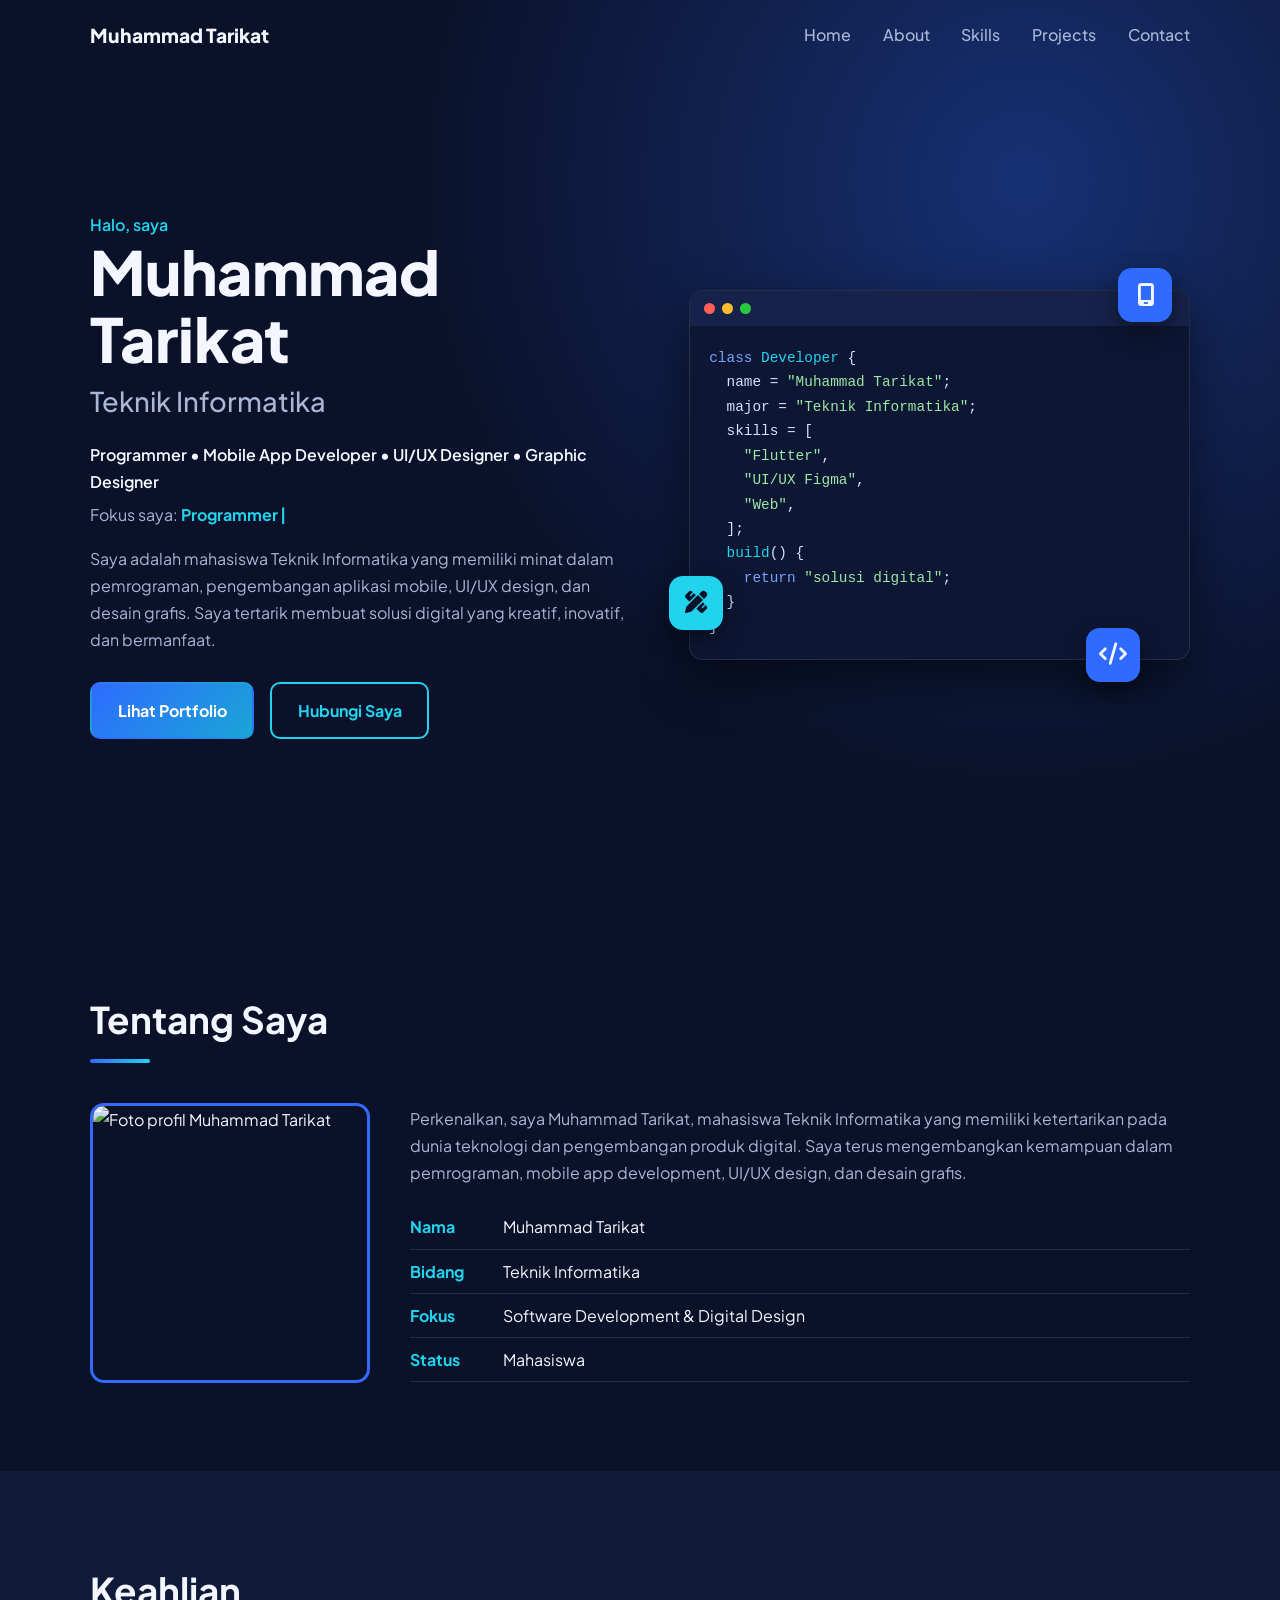
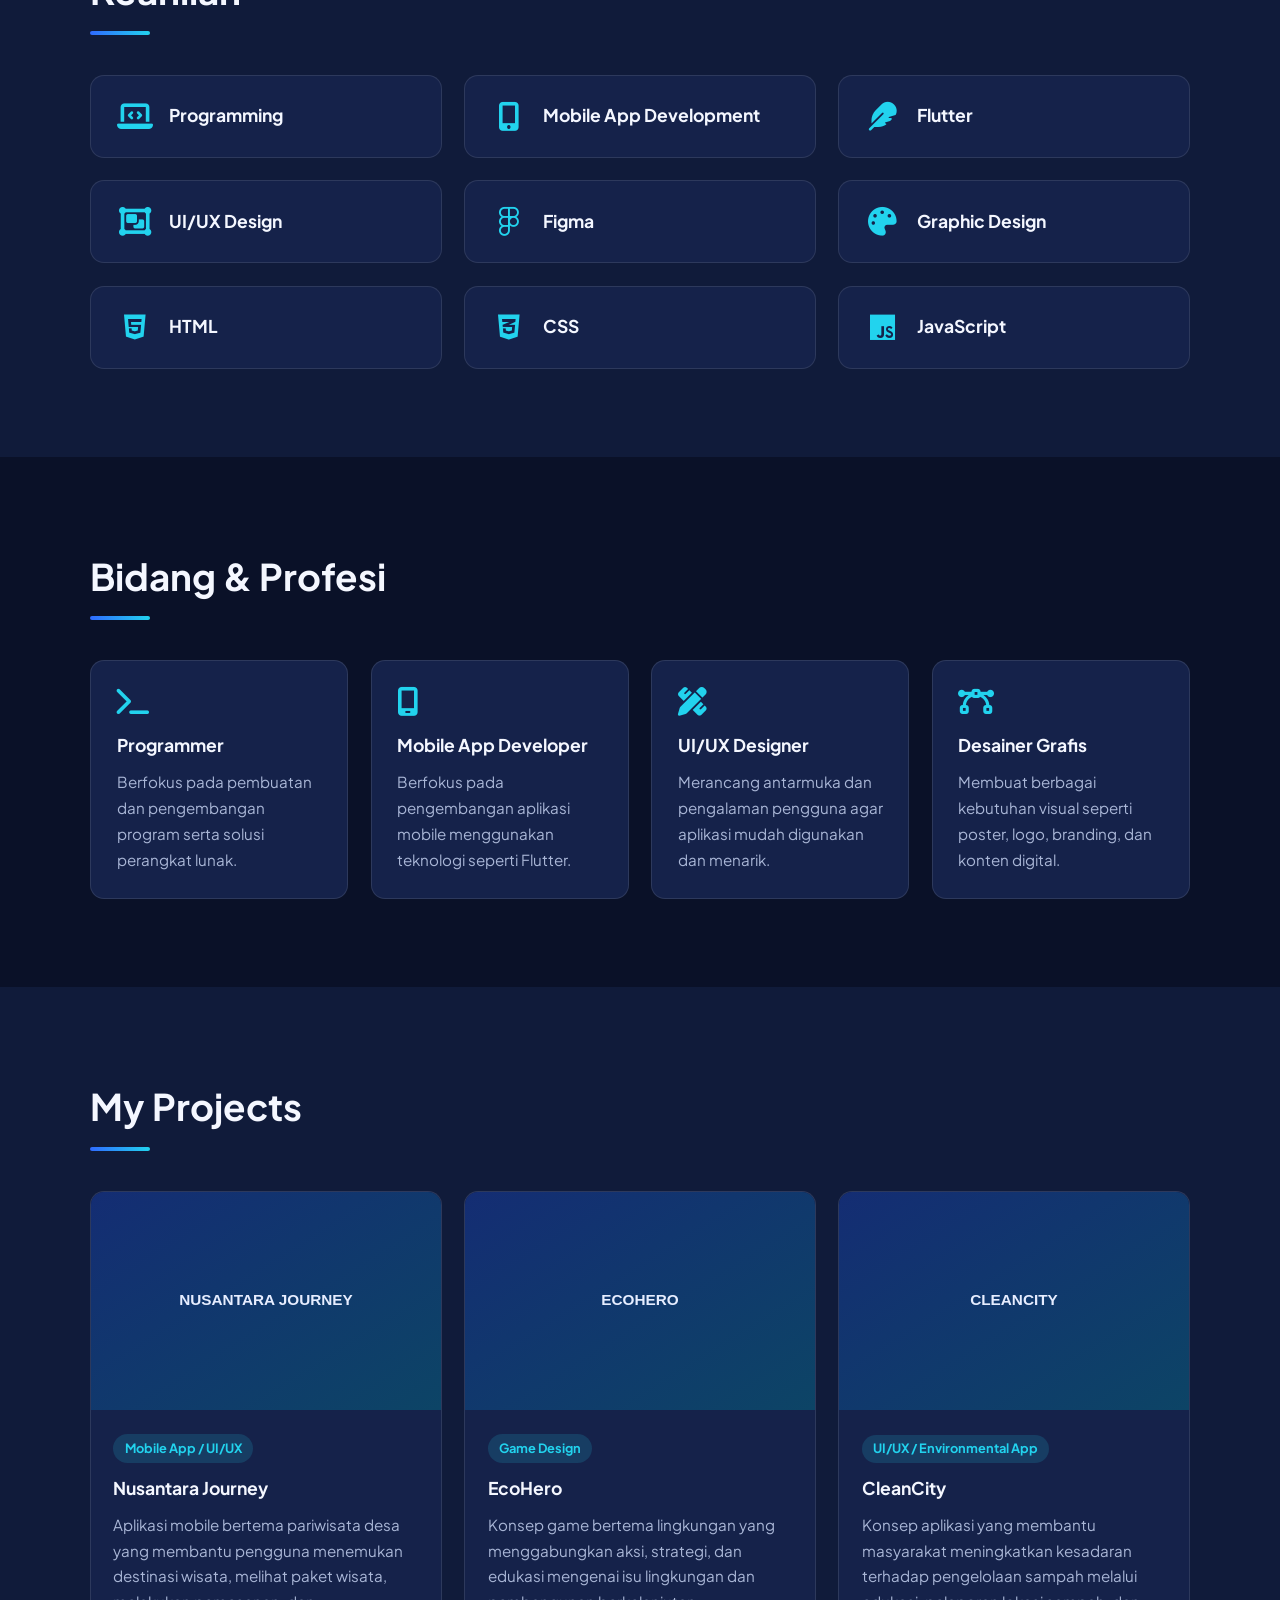
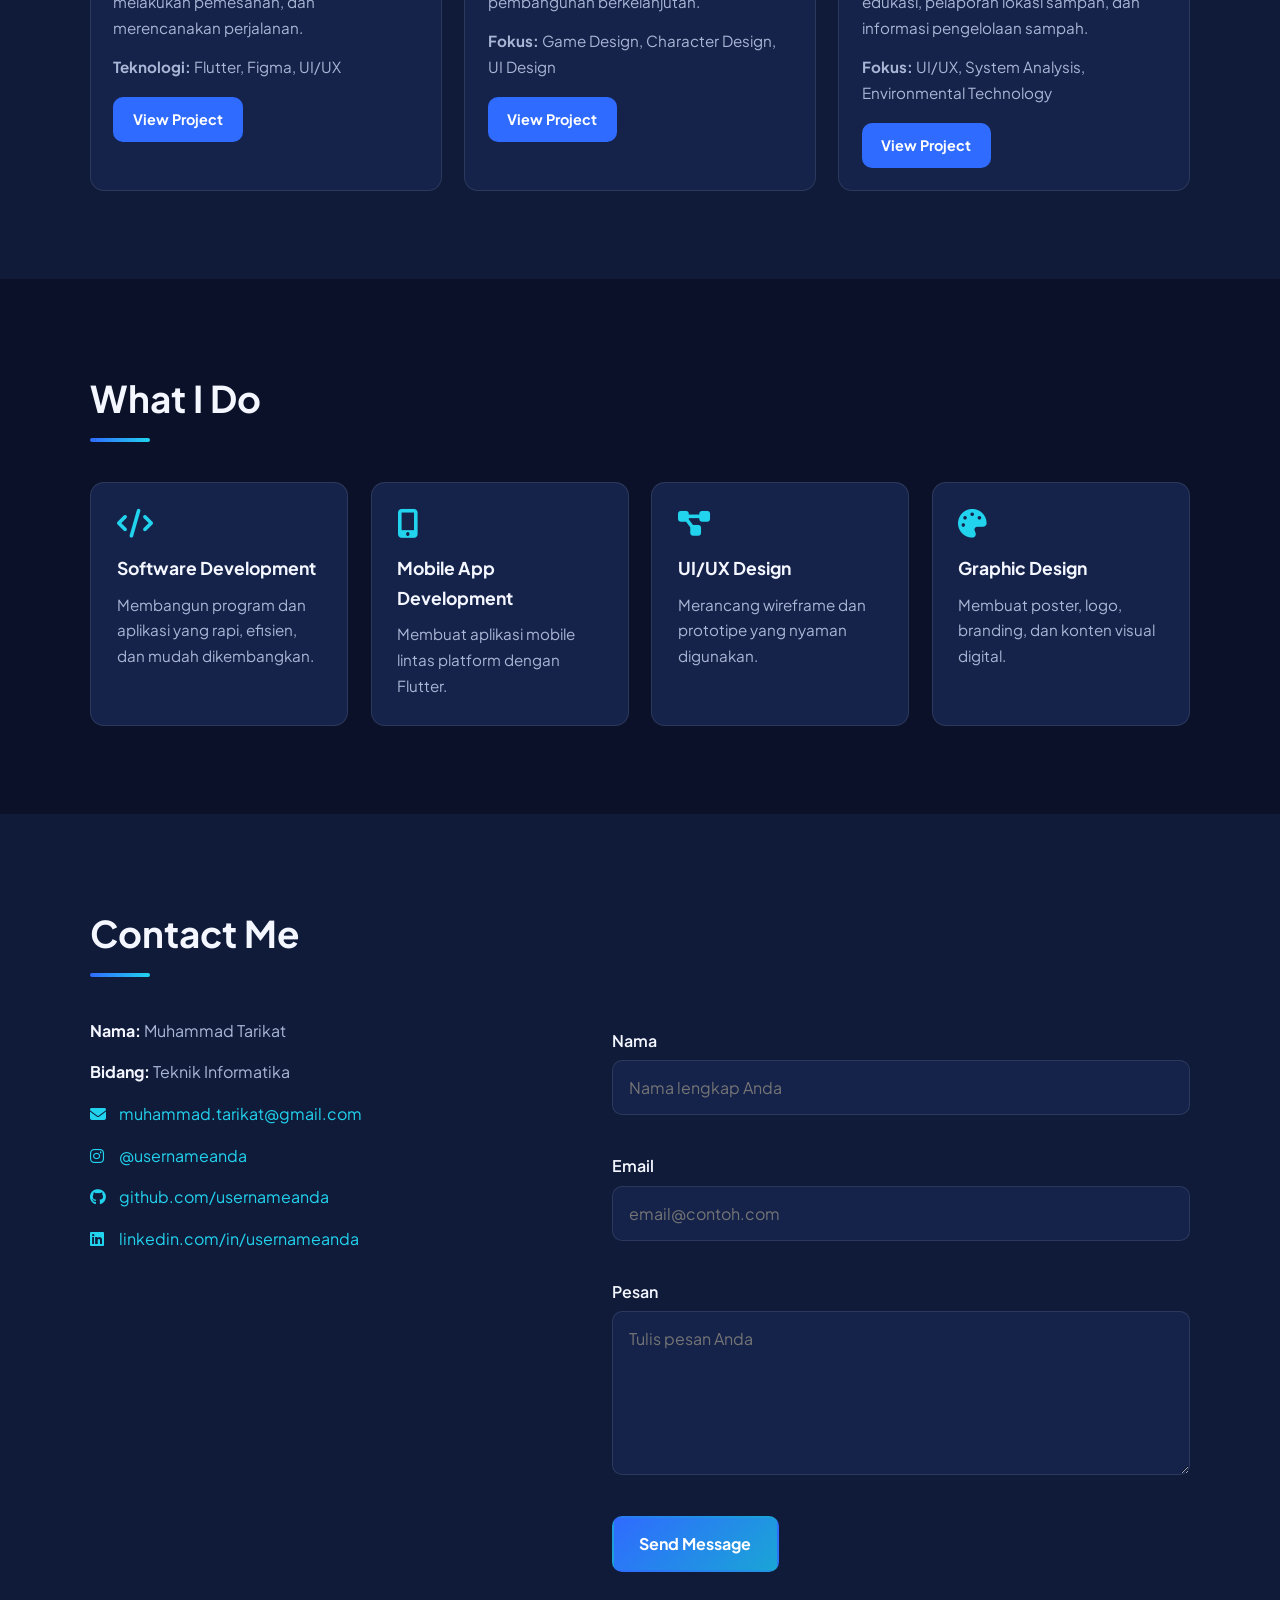
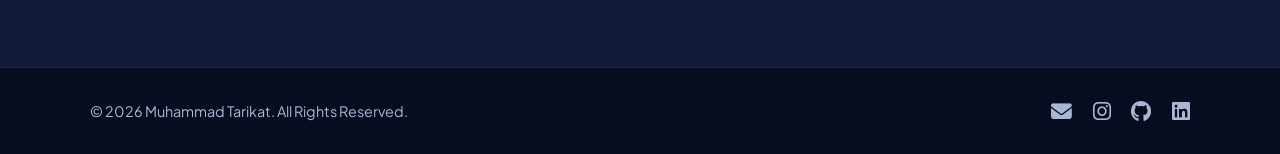
==== index.html @ 15cde10a "Add files via upload" ====
<!DOCTYPE html>
<html lang="id">
<head>
  <meta charset="UTF-8">
  <meta name="viewport" content="width=device-width, initial-scale=1.0">
  <meta name="description" content="Portfolio Muhammad Tarikat, mahasiswa Teknik Informatika.">
  <title>Muhammad Tarikat | Portfolio</title>

  <!-- Font Google (butuh internet). Jika offline, browser memakai font cadangan. -->
  <link rel="preconnect" href="https://fonts.googleapis.com">
  <link href="https://fonts.googleapis.com/css2?family=Plus+Jakarta+Sans:wght@400;500;700;800&display=swap" rel="stylesheet">
  <!-- Icon Font Awesome (CDN, tidak perlu instalasi, butuh internet) -->
  <link rel="stylesheet" href="https://cdnjs.cloudflare.com/ajax/libs/font-awesome/6.5.1/css/all.min.css">
  <link rel="stylesheet" href="css/style.css">
</head>
<body>

  <!-- ============ NAVBAR ============ -->
  <header class="navbar" id="navbar">
    <div class="container nav-inner">
      <a href="#home" class="logo">Muhammad Tarikat</a>
      <button class="menu-btn" id="menuBtn" aria-label="Buka menu" aria-expanded="false">
        <i class="fa-solid fa-bars"></i>
      </button>
      <nav class="nav-links" id="navLinks">
        <a href="#home">Home</a>
        <a href="#about">About</a>
        <a href="#skills">Skills</a>
        <a href="#projects">Projects</a>
        <a href="#contact">Contact</a>
      </nav>
    </div>
  </header>

  <main>
    <!-- ============ HERO / HOME ============ -->
    <section class="hero" id="home">
      <div class="container hero-grid">
        <div class="hero-text">
          <p class="hero-hello">Halo, saya</p>
          <h1>Muhammad Tarikat</h1>
          <h2 class="hero-major">Teknik Informatika</h2>
          <!-- Teks di dalam <span id="typing"> diganti otomatis oleh js/script.js (typing animation) -->
          <p class="hero-roles">Programmer • Mobile App Developer • UI/UX Designer • Graphic Designer</p>
          <p class="hero-typing">Fokus saya: <span id="typing" class="typing"></span></p>
          <p class="hero-desc">Saya adalah mahasiswa Teknik Informatika yang memiliki minat dalam pemrograman, pengembangan aplikasi mobile, UI/UX design, dan desain grafis. Saya tertarik membuat solusi digital yang kreatif, inovatif, dan bermanfaat.</p>
          <div class="hero-buttons">
            <a href="#projects" class="btn btn-primary">Lihat Portfolio</a>
            <a href="#contact" class="btn btn-outline">Hubungi Saya</a>
          </div>
        </div>

        <!-- Visual bertema teknologi: jendela kode + ikon melayang -->
        <div class="hero-visual" aria-hidden="true">
          <div class="code-window">
            <div class="code-bar"><span></span><span></span><span></span></div>
<pre><code><span class="c-k">class</span> <span class="c-f">Developer</span> {
  name = <span class="c-s">"Muhammad Tarikat"</span>;
  major = <span class="c-s">"Teknik Informatika"</span>;
  skills = [
    <span class="c-s">"Flutter"</span>,
    <span class="c-s">"UI/UX Figma"</span>,
    <span class="c-s">"Web"</span>,
  ];
  <span class="c-f">build</span>() {
    <span class="c-k">return</span> <span class="c-s">"solusi digital"</span>;
  }
}</code></pre>
          </div>
          <div class="float-icon f1"><i class="fa-solid fa-mobile-screen"></i></div>
          <div class="float-icon f2"><i class="fa-solid fa-pen-ruler"></i></div>
          <div class="float-icon f3"><i class="fa-solid fa-code"></i></div>
        </div>
      </div>
    </section>

    <!-- ============ ABOUT ============ -->
    <section class="section" id="about">
      <div class="container">
        <h2 class="section-title reveal">Tentang Saya</h2>
        <div class="about-grid reveal">
          <!-- GANTI FOTO PROFIL: ubah src di bawah dengan foto Anda, misalnya assets/images/foto-saya.jpg -->
          <img src="assets/images/foto_tarikat.jpg" alt="Foto profil Muhammad Tarikat" class="about-photo">
          <div>
            <p>Perkenalkan, saya Muhammad Tarikat, mahasiswa Teknik Informatika yang memiliki ketertarikan pada dunia teknologi dan pengembangan produk digital. Saya terus mengembangkan kemampuan dalam pemrograman, mobile app development, UI/UX design, dan desain grafis.</p>
            <ul class="info-list">
              <li><strong>Nama</strong> Muhammad Tarikat</li>
              <li><strong>Bidang</strong> Teknik Informatika</li>
              <li><strong>Fokus</strong> Software Development &amp; Digital Design</li>
              <li><strong>Status</strong> Mahasiswa</li>
            </ul>
          </div>
        </div>
      </div>
    </section>

    <!-- ============ SKILLS ============ -->
    <section class="section alt" id="skills">
      <div class="container">
        <h2 class="section-title reveal">Keahlian</h2>
        <div class="grid grid-3">
          <div class="card skill reveal"><i class="fa-solid fa-laptop-code"></i><h3>Programming</h3></div>
          <div class="card skill reveal"><i class="fa-solid fa-mobile-screen-button"></i><h3>Mobile App Development</h3></div>
          <div class="card skill reveal"><i class="fa-solid fa-feather"></i><h3>Flutter</h3></div>
          <div class="card skill reveal"><i class="fa-solid fa-object-group"></i><h3>UI/UX Design</h3></div>
          <div class="card skill reveal"><i class="fa-brands fa-figma"></i><h3>Figma</h3></div>
          <div class="card skill reveal"><i class="fa-solid fa-palette"></i><h3>Graphic Design</h3></div>
          <div class="card skill reveal"><i class="fa-brands fa-html5"></i><h3>HTML</h3></div>
          <div class="card skill reveal"><i class="fa-brands fa-css3-alt"></i><h3>CSS</h3></div>
          <div class="card skill reveal"><i class="fa-brands fa-js"></i><h3>JavaScript</h3></div>
        </div>
      </div>
    </section>

    <!-- ============ PROFESSION ============ -->
    <section class="section" id="profession">
      <div class="container">
        <h2 class="section-title reveal">Bidang &amp; Profesi</h2>
        <div class="grid grid-4">
          <div class="card reveal"><i class="fa-solid fa-terminal card-icon"></i><h3>Programmer</h3><p>Berfokus pada pembuatan dan pengembangan program serta solusi perangkat lunak.</p></div>
          <div class="card reveal"><i class="fa-solid fa-mobile-screen card-icon"></i><h3>Mobile App Developer</h3><p>Berfokus pada pengembangan aplikasi mobile menggunakan teknologi seperti Flutter.</p></div>
          <div class="card reveal"><i class="fa-solid fa-pen-ruler card-icon"></i><h3>UI/UX Designer</h3><p>Merancang antarmuka dan pengalaman pengguna agar aplikasi mudah digunakan dan menarik.</p></div>
          <div class="card reveal"><i class="fa-solid fa-bezier-curve card-icon"></i><h3>Desainer Grafis</h3><p>Membuat berbagai kebutuhan visual seperti poster, logo, branding, dan konten digital.</p></div>
        </div>
      </div>
    </section>

    <!-- ============ PROJECTS ============ -->
    <section class="section alt" id="projects">
      <div class="container">
        <h2 class="section-title reveal">My Projects</h2>
        <div class="grid grid-3">

          <!-- PROJECT 1. GANTI GAMBAR: ubah src. GANTI LINK: ubah href tombol View Project. -->
          <article class="card project reveal">
            <img src="assets/images/project-nusantara-journey.svg" alt="Thumbnail Nusantara Journey">
            <div class="project-body">
              <span class="tag">Mobile App / UI/UX</span>
              <h3>Nusantara Journey</h3>
              <p>Aplikasi mobile bertema pariwisata desa yang membantu pengguna menemukan destinasi wisata, melihat paket wisata, melakukan pemesanan, dan merencanakan perjalanan.</p>
              <p class="tech"><strong>Teknologi:</strong> Flutter, Figma, UI/UX</p>
              <a href="#" class="btn btn-small">View Project</a>
            </div>
          </article>

          <!-- PROJECT 2 -->
          <article class="card project reveal">
            <img src="assets/images/project-ecohero.svg" alt="Thumbnail EcoHero">
            <div class="project-body">
              <span class="tag">Game Design</span>
              <h3>EcoHero</h3>
              <p>Konsep game bertema lingkungan yang menggabungkan aksi, strategi, dan edukasi mengenai isu lingkungan dan pembangunan berkelanjutan.</p>
              <p class="tech"><strong>Fokus:</strong> Game Design, Character Design, UI Design</p>
              <a href="#" class="btn btn-small">View Project</a>
            </div>
          </article>

          <!-- PROJECT 3 -->
          <article class="card project reveal">
            <img src="assets/images/project-cleancity.svg" alt="Thumbnail CleanCity">
            <div class="project-body">
              <span class="tag">UI/UX / Environmental App</span>
              <h3>CleanCity</h3>
              <p>Konsep aplikasi yang membantu masyarakat meningkatkan kesadaran terhadap pengelolaan sampah melalui edukasi, pelaporan lokasi sampah, dan informasi pengelolaan sampah.</p>
              <p class="tech"><strong>Fokus:</strong> UI/UX, System Analysis, Environmental Technology</p>
              <a href="#" class="btn btn-small">View Project</a>
            </div>
          </article>

          <!-- Untuk menambah project baru: salin satu blok <article> di atas lalu ubah isinya. -->
        </div>
      </div>
    </section>

    <!-- ============ SERVICES ============ -->
    <section class="section" id="services">
      <div class="container">
        <h2 class="section-title reveal">What I Do</h2>
        <div class="grid grid-4">
          <div class="card reveal"><i class="fa-solid fa-code card-icon"></i><h3>Software Development</h3><p>Membangun program dan aplikasi yang rapi, efisien, dan mudah dikembangkan.</p></div>
          <div class="card reveal"><i class="fa-solid fa-mobile-screen-button card-icon"></i><h3>Mobile App Development</h3><p>Membuat aplikasi mobile lintas platform dengan Flutter.</p></div>
          <div class="card reveal"><i class="fa-solid fa-diagram-project card-icon"></i><h3>UI/UX Design</h3><p>Merancang wireframe dan prototipe yang nyaman digunakan.</p></div>
          <div class="card reveal"><i class="fa-solid fa-palette card-icon"></i><h3>Graphic Design</h3><p>Membuat poster, logo, branding, dan konten visual digital.</p></div>
        </div>
      </div>
    </section>

    <!-- ============ CONTACT ============ -->
    <section class="section alt" id="contact">
      <div class="container">
        <h2 class="section-title reveal">Contact Me</h2>
        <div class="contact-grid reveal">
          <div class="contact-info">
            <p><strong>Nama:</strong> Muhammad Tarikat</p>
            <p><strong>Bidang:</strong> Teknik Informatika</p>
            <!-- GANTI email dan link social media di bawah dengan milik Anda -->
            <p><i class="fa-solid fa-envelope"></i> <a href="mailto:muhammad.tarikat@gmail.com">muhammad.tarikat@gmail.com</a></p>
            <p><i class="fa-brands fa-instagram"></i> <a href="https://instagram.com/usernameanda" target="_blank" rel="noopener">@usernameanda</a></p>
            <p><i class="fa-brands fa-github"></i> <a href="https://github.com/usernameanda" target="_blank" rel="noopener">github.com/usernameanda</a></p>
            <p><i class="fa-brands fa-linkedin"></i> <a href="https://linkedin.com/in/usernameanda" target="_blank" rel="noopener">linkedin.com/in/usernameanda</a></p>
          </div>

          <!-- Form ini hanya divalidasi di browser (belum mengirim email) -->
          <form class="contact-form" id="contactForm" novalidate>
            <label for="name">Nama</label>
            <input type="text" id="name" placeholder="Nama lengkap Anda">
            <small class="error" id="nameError"></small>

            <label for="email">Email</label>
            <input type="email" id="email" placeholder="email@contoh.com">
            <small class="error" id="emailError"></small>

            <label for="message">Pesan</label>
            <textarea id="message" rows="5" placeholder="Tulis pesan Anda"></textarea>
            <small class="error" id="messageError"></small>

            <button type="submit" class="btn btn-primary">Send Message</button>
            <p class="form-status" id="formStatus" role="status"></p>
          </form>
        </div>
      </div>
    </section>
  </main>

  <!-- ============ FOOTER ============ -->
  <footer class="footer">
    <div class="container footer-inner">
      <p>&copy; 2026 Muhammad Tarikat. All Rights Reserved.</p>
      <div class="socials">
        <a href="mailto:muhammad.tarikat@gmail.com" aria-label="Email"><i class="fa-solid fa-envelope"></i></a>
        <a href="https://instagram.com/usernameanda" target="_blank" rel="noopener" aria-label="Instagram"><i class="fa-brands fa-instagram"></i></a>
        <a href="https://github.com/usernameanda" target="_blank" rel="noopener" aria-label="GitHub"><i class="fa-brands fa-github"></i></a>
        <a href="https://linkedin.com/in/usernameanda" target="_blank" rel="noopener" aria-label="LinkedIn"><i class="fa-brands fa-linkedin"></i></a>
      </div>
    </div>
  </footer>

  <script src="js/script.js"></script>
</body>
</html>
---- css/style.css ----
/* ===== WARNA: ubah di sini untuk mengganti tema seluruh website ===== */
:root {
  --navy: #0a1128;        /* latar utama */
  --navy-2: #101b3a;      /* latar section selang-seling */
  --card: #15224a;        /* latar kartu */
  --blue: #2f6bff;        /* biru utama */
  --cyan: #22d3ee;        /* aksen cyan */
  --white: #f4f7ff;
  --muted: #a9b6d6;
  --line: rgba(255, 255, 255, 0.1);
  --radius: 14px;
}

/* ===== DASAR ===== */
* { box-sizing: border-box; margin: 0; padding: 0; }
html { scroll-behavior: smooth; scroll-padding-top: 80px; }
body {
  font-family: "Plus Jakarta Sans", "Segoe UI", Arial, sans-serif;
  background: var(--navy);
  color: var(--white);
  line-height: 1.7;
}
img { max-width: 100%; display: block; }
a { color: var(--cyan); text-decoration: none; }
a:focus-visible, button:focus-visible, input:focus-visible, textarea:focus-visible {
  outline: 3px solid var(--cyan); outline-offset: 3px;
}
.container { width: min(1100px, 92%); margin: 0 auto; }

/* ===== NAVBAR ===== */
.navbar { position: fixed; top: 0; left: 0; right: 0; z-index: 100; transition: background .3s, box-shadow .3s; }
.navbar.scrolled { background: rgba(10, 17, 40, 0.92); backdrop-filter: blur(8px); box-shadow: 0 2px 20px rgba(0,0,0,.4); }
.nav-inner { display: flex; align-items: center; justify-content: space-between; height: 70px; }
.logo { color: var(--white); font-weight: 800; font-size: 1.2rem; }
.nav-links a { color: var(--muted); margin-left: 1.8rem; font-weight: 500; transition: color .2s; }
.nav-links a:hover { color: var(--cyan); }
.menu-btn { display: none; background: none; border: 0; color: var(--white); font-size: 1.5rem; cursor: pointer; }

/* ===== HERO ===== */
.hero {
  min-height: 100vh; display: flex; align-items: center; padding: 110px 0 60px;
  background: radial-gradient(circle at 80% 20%, rgba(47,107,255,.35), transparent 50%), var(--navy);
}
.hero-grid { display: grid; grid-template-columns: 1.1fr 1fr; gap: 3rem; align-items: center; }
.hero-hello { color: var(--cyan); font-weight: 600; }
.hero h1 { font-size: clamp(2.3rem, 6vw, 3.8rem); line-height: 1.1; font-weight: 800; }
.hero-major { font-size: clamp(1.2rem, 3vw, 1.7rem); color: var(--muted); font-weight: 500; margin: .4rem 0 1rem; }
.hero-roles { font-weight: 600; margin-bottom: .4rem; }
.hero-typing { color: var(--muted); margin-bottom: 1rem; }
.typing { color: var(--cyan); font-weight: 700; }
.typing::after { content: "|"; margin-left: 2px; animation: blink 1s steps(1) infinite; }
@keyframes blink { 50% { opacity: 0; } }
.hero-desc { color: var(--muted); max-width: 34rem; margin-bottom: 1.8rem; }
.hero-buttons { display: flex; gap: 1rem; flex-wrap: wrap; }

/* ===== TOMBOL ===== */
.btn {
  display: inline-block; padding: .8rem 1.6rem; border-radius: 10px; border: 2px solid transparent;
  font: inherit; font-weight: 700; cursor: pointer; transition: transform .2s, box-shadow .2s, background .2s;
}
.btn:hover { transform: translateY(-3px); }
.btn-primary { background: linear-gradient(135deg, var(--blue), #1aa5d6); color: #fff; }
.btn-primary:hover { box-shadow: 0 8px 22px rgba(47,107,255,.5); }
.btn-outline { border-color: var(--cyan); color: var(--cyan); }
.btn-outline:hover { background: var(--cyan); color: var(--navy); }
.btn-small { padding: .5rem 1.1rem; background: var(--blue); color: #fff; font-size: .9rem; }
.btn-small:hover { background: var(--cyan); color: var(--navy); }

/* ===== VISUAL HERO ===== */
.hero-visual { position: relative; }
.code-window { background: #0d1633; border: 1px solid var(--line); border-radius: var(--radius); box-shadow: 0 20px 50px rgba(0,0,0,.5); overflow: hidden; }
.code-bar { display: flex; gap: 7px; padding: 12px 14px; background: #16224a; }
.code-bar span { width: 11px; height: 11px; border-radius: 50%; background: #ff5f57; }
.code-bar span:nth-child(2) { background: #febc2e; }
.code-bar span:nth-child(3) { background: #28c840; }
.code-window pre { padding: 1.2rem; font: 500 .9rem/1.7 Consolas, "Courier New", monospace; overflow-x: auto; color: #d6e2ff; }
.c-k { color: #7aa2ff; } .c-f { color: var(--cyan); } .c-s { color: #9be7a5; }
.float-icon { position: absolute; width: 54px; height: 54px; display: grid; place-items: center; border-radius: 14px; background: var(--blue); font-size: 1.4rem; box-shadow: 0 10px 25px rgba(0,0,0,.4); animation: float 4s ease-in-out infinite; }
.f1 { top: -22px; right: 18px; }
.f2 { bottom: 30px; left: -20px; background: var(--cyan); color: var(--navy); animation-delay: 1s; }
.f3 { bottom: -22px; right: 50px; animation-delay: 2s; }
@keyframes float { 50% { transform: translateY(-10px); } }

/* ===== SECTION UMUM ===== */
.section { padding: 5.5rem 0; }
.section.alt { background: var(--navy-2); }
.section-title { font-size: clamp(1.7rem, 4vw, 2.3rem); margin-bottom: 2.5rem; position: relative; padding-bottom: .8rem; }
.section-title::after { content: ""; position: absolute; left: 0; bottom: 0; width: 60px; height: 4px; border-radius: 4px; background: linear-gradient(90deg, var(--blue), var(--cyan)); }

/* ===== ABOUT ===== */
.about-grid { display: grid; grid-template-columns: 280px 1fr; gap: 2.5rem; align-items: center; }
.about-photo { width: 100%; aspect-ratio: 1; object-fit: cover; border-radius: var(--radius); border: 3px solid var(--blue); }
.about-grid p { color: var(--muted); margin-bottom: 1.2rem; }
.info-list { list-style: none; }
.info-list li { padding: .5rem 0; border-bottom: 1px solid var(--line); }
.info-list strong { display: inline-block; width: 90px; color: var(--cyan); }

/* ===== GRID & KARTU ===== */
.grid { display: grid; gap: 1.4rem; }
.grid-3 { grid-template-columns: repeat(3, 1fr); }
.grid-4 { grid-template-columns: repeat(4, 1fr); }
.card { background: var(--card); border: 1px solid var(--line); border-radius: var(--radius); padding: 1.6rem; transition: transform .25s, box-shadow .25s, border-color .25s; }
.card:hover { transform: translateY(-6px); border-color: var(--cyan); box-shadow: 0 14px 30px rgba(0,0,0,.35); }
.card h3 { margin-bottom: .5rem; font-size: 1.1rem; }
.card p { color: var(--muted); font-size: .95rem; }
.card-icon { font-size: 1.8rem; color: var(--cyan); margin-bottom: 1rem; }
.skill { display: flex; align-items: center; gap: 1rem; }
.skill i { font-size: 1.8rem; color: var(--cyan); width: 36px; text-align: center; }
.skill h3 { margin: 0; }

/* ===== PROJECT ===== */
.project { padding: 0; overflow: hidden; }
.project img { width: 100%; aspect-ratio: 16 / 10; object-fit: cover; }
.project-body { padding: 1.4rem; }
.tag { display: inline-block; background: rgba(34,211,238,.15); color: var(--cyan); font-size: .8rem; font-weight: 700; padding: .2rem .7rem; border-radius: 999px; margin-bottom: .7rem; }
.tech { margin: .8rem 0 1.1rem; font-size: .9rem; }

/* ===== CONTACT ===== */
.contact-grid { display: grid; grid-template-columns: 1fr 1.2fr; gap: 2.5rem; }
.contact-info p { margin-bottom: .9rem; color: var(--muted); }
.contact-info strong { color: var(--white); }
.contact-info i { color: var(--cyan); width: 26px; }
.contact-form { display: flex; flex-direction: column; gap: .4rem; }
.contact-form label { font-weight: 600; margin-top: .6rem; }
.contact-form input, .contact-form textarea { width: 100%; padding: .8rem 1rem; border-radius: 10px; border: 1px solid var(--line); background: var(--card); color: var(--white); font: inherit; }
.contact-form input.invalid, .contact-form textarea.invalid { border-color: #ff6b6b; }
.error { color: #ff8a8a; min-height: 1.1em; font-size: .85rem; }
.contact-form .btn { align-self: flex-start; margin-top: .8rem; }
.form-status { color: #7ee2a0; font-weight: 600; }

/* ===== FOOTER ===== */
.footer { background: #070d1f; padding: 1.6rem 0; border-top: 1px solid var(--line); }
.footer-inner { display: flex; justify-content: space-between; align-items: center; flex-wrap: wrap; gap: 1rem; }
.footer p { color: var(--muted); font-size: .9rem; }
.socials a { color: var(--muted); font-size: 1.3rem; margin-left: 1.1rem; transition: color .2s, transform .2s; display: inline-block; }
.socials a:hover { color: var(--cyan); transform: translateY(-3px); }

/* ===== ANIMASI MUNCUL SAAT SCROLL ===== */
.reveal { opacity: 0; transform: translateY(28px); transition: opacity .7s, transform .7s; }
.reveal.show { opacity: 1; transform: none; }

/* ===== RESPONSIVE ===== */
@media (max-width: 992px) {
  .grid-4 { grid-template-columns: repeat(2, 1fr); }
  .grid-3 { grid-template-columns: repeat(2, 1fr); }
}
@media (max-width: 768px) {
  .menu-btn { display: block; }
  .nav-links { position: absolute; top: 70px; left: 0; right: 0; display: none; flex-direction: column; background: rgba(10,17,40,.98); padding: 1rem 0; }
  .nav-links.open { display: flex; }
  .nav-links a { margin: 0; padding: .9rem 1.5rem; }
  .navbar.menu-open { background: rgba(10,17,40,.98); }
  .hero-grid, .about-grid, .contact-grid { grid-template-columns: 1fr; }
  .hero { padding-top: 100px; }
  .about-photo { max-width: 240px; }
  .section { padding: 4rem 0; }
}
@media (max-width: 560px) {
  .grid-3, .grid-4 { grid-template-columns: 1fr; }
  .float-icon { display: none; }
  .footer-inner { justify-content: center; text-align: center; }
  .socials a { margin: 0 .6rem; }
}
@media (prefers-reduced-motion: reduce) {
  html { scroll-behavior: auto; }
  *, *::after { animation: none !important; transition: none !important; }
  .reveal { opacity: 1; transform: none; }
}
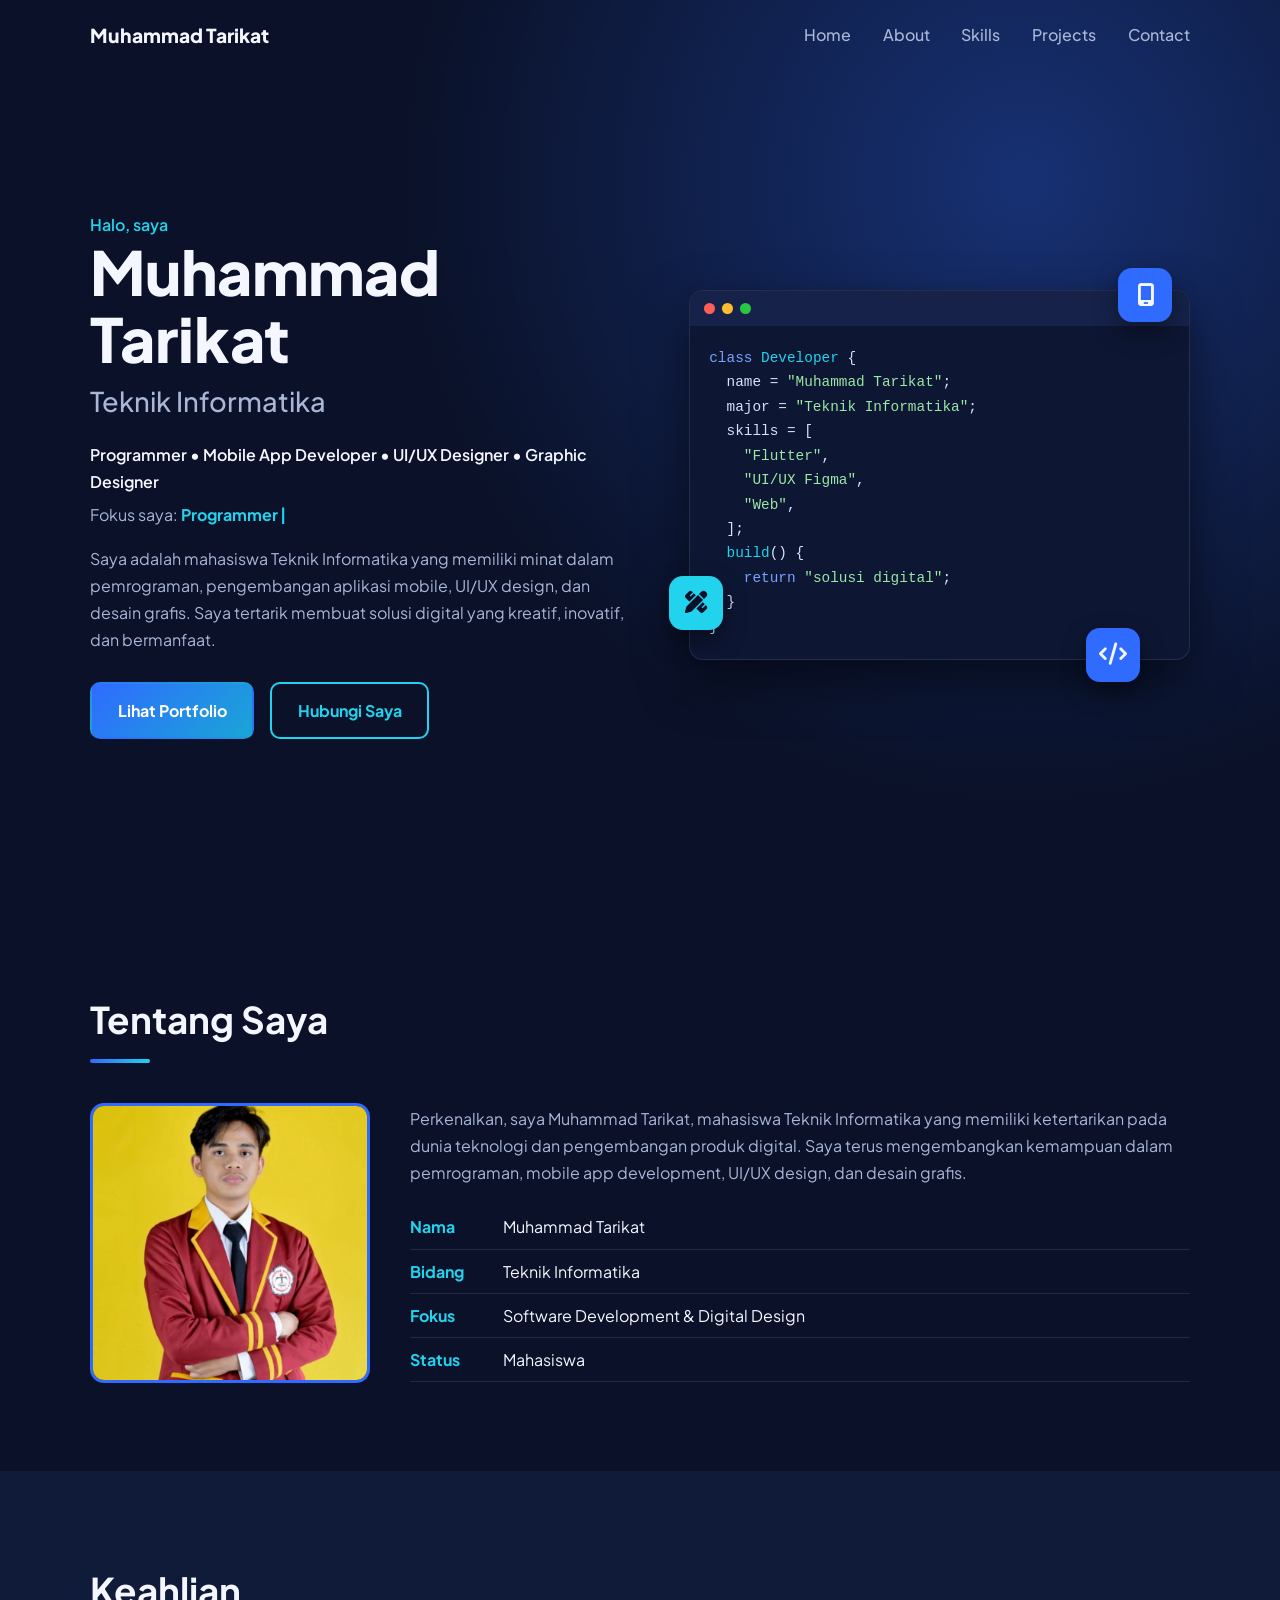
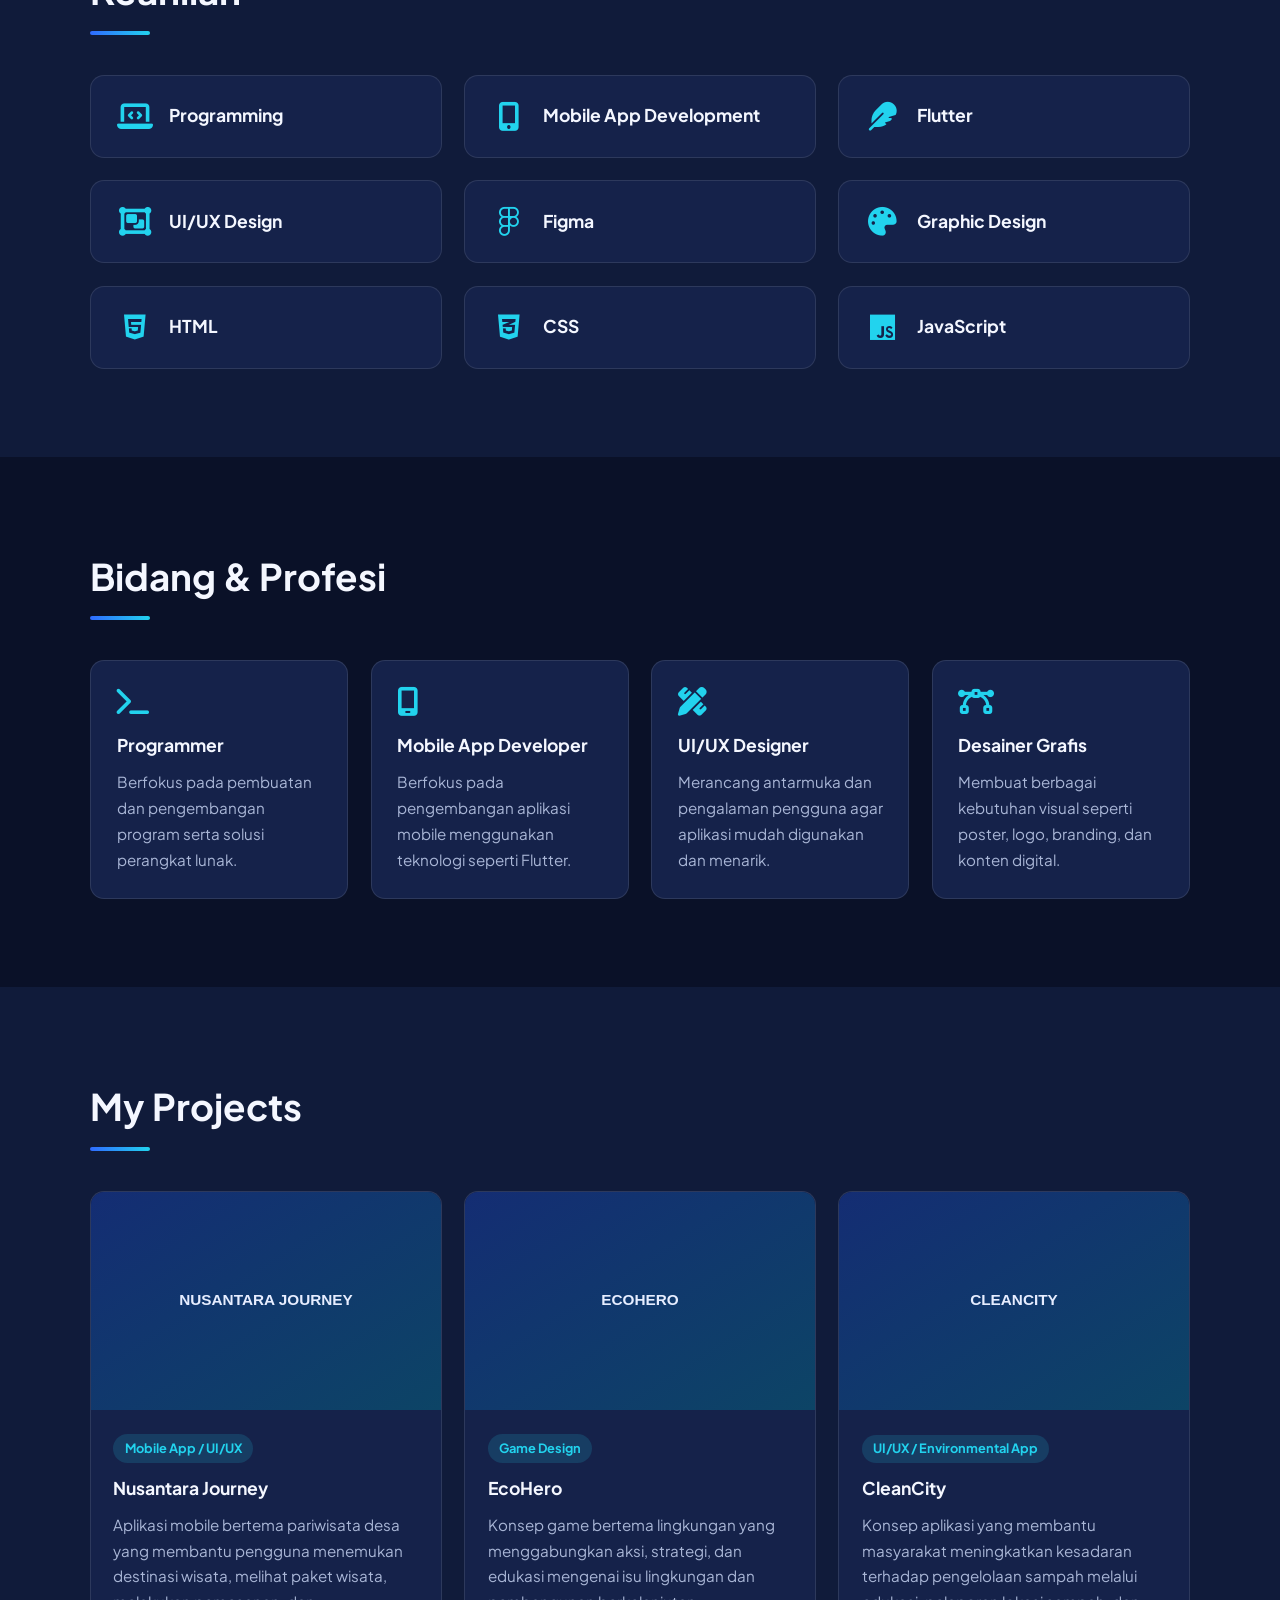
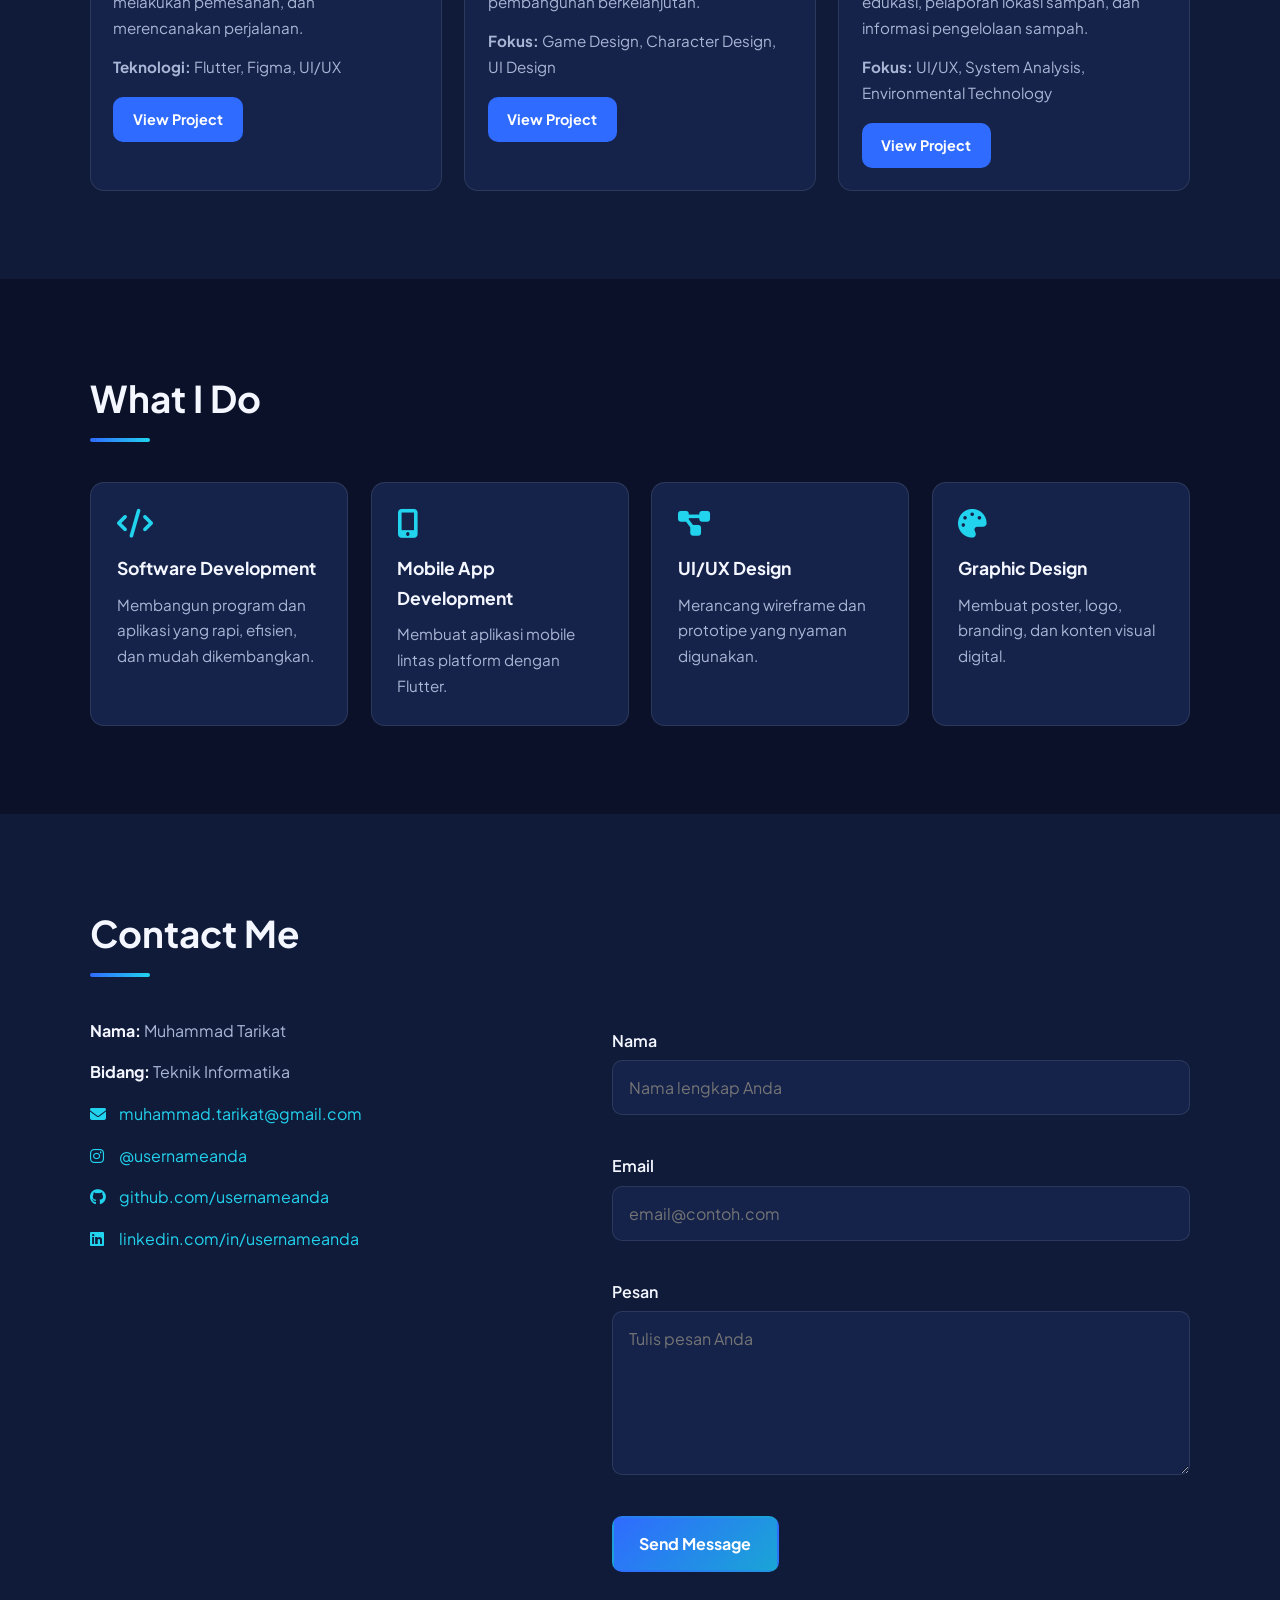
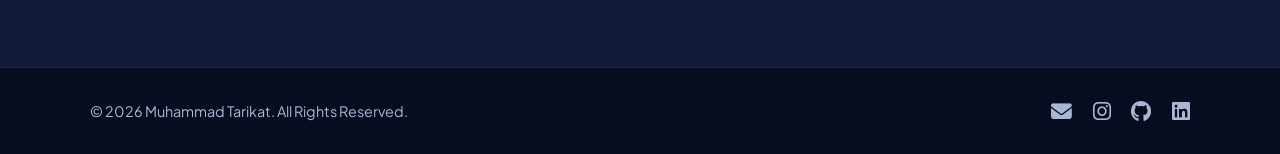
==== commit 015a9b1b: "Add files via upload" ====
--- a/index.html
+++ b/index.html
@@ -80,7 +80,7 @@
         <h2 class="section-title reveal">Tentang Saya</h2>
         <div class="about-grid reveal">
           <!-- GANTI FOTO PROFIL: ubah src di bawah dengan foto Anda, misalnya assets/images/foto-saya.jpg -->
-          <img src="assets/images/foto_tarikat.jpg" alt="Foto profil Muhammad Tarikat" class="about-photo">
+          <img src="assets/images/Foto_tarikat.jpg" alt="Foto profil Muhammad Tarikat" class="about-photo">
           <div>
             <p>Perkenalkan, saya Muhammad Tarikat, mahasiswa Teknik Informatika yang memiliki ketertarikan pada dunia teknologi dan pengembangan produk digital. Saya terus mengembangkan kemampuan dalam pemrograman, mobile app development, UI/UX design, dan desain grafis.</p>
             <ul class="info-list">
@@ -237,4 +237,4 @@
 
   <script src="js/script.js"></script>
 </body>
-</html>
+</html>
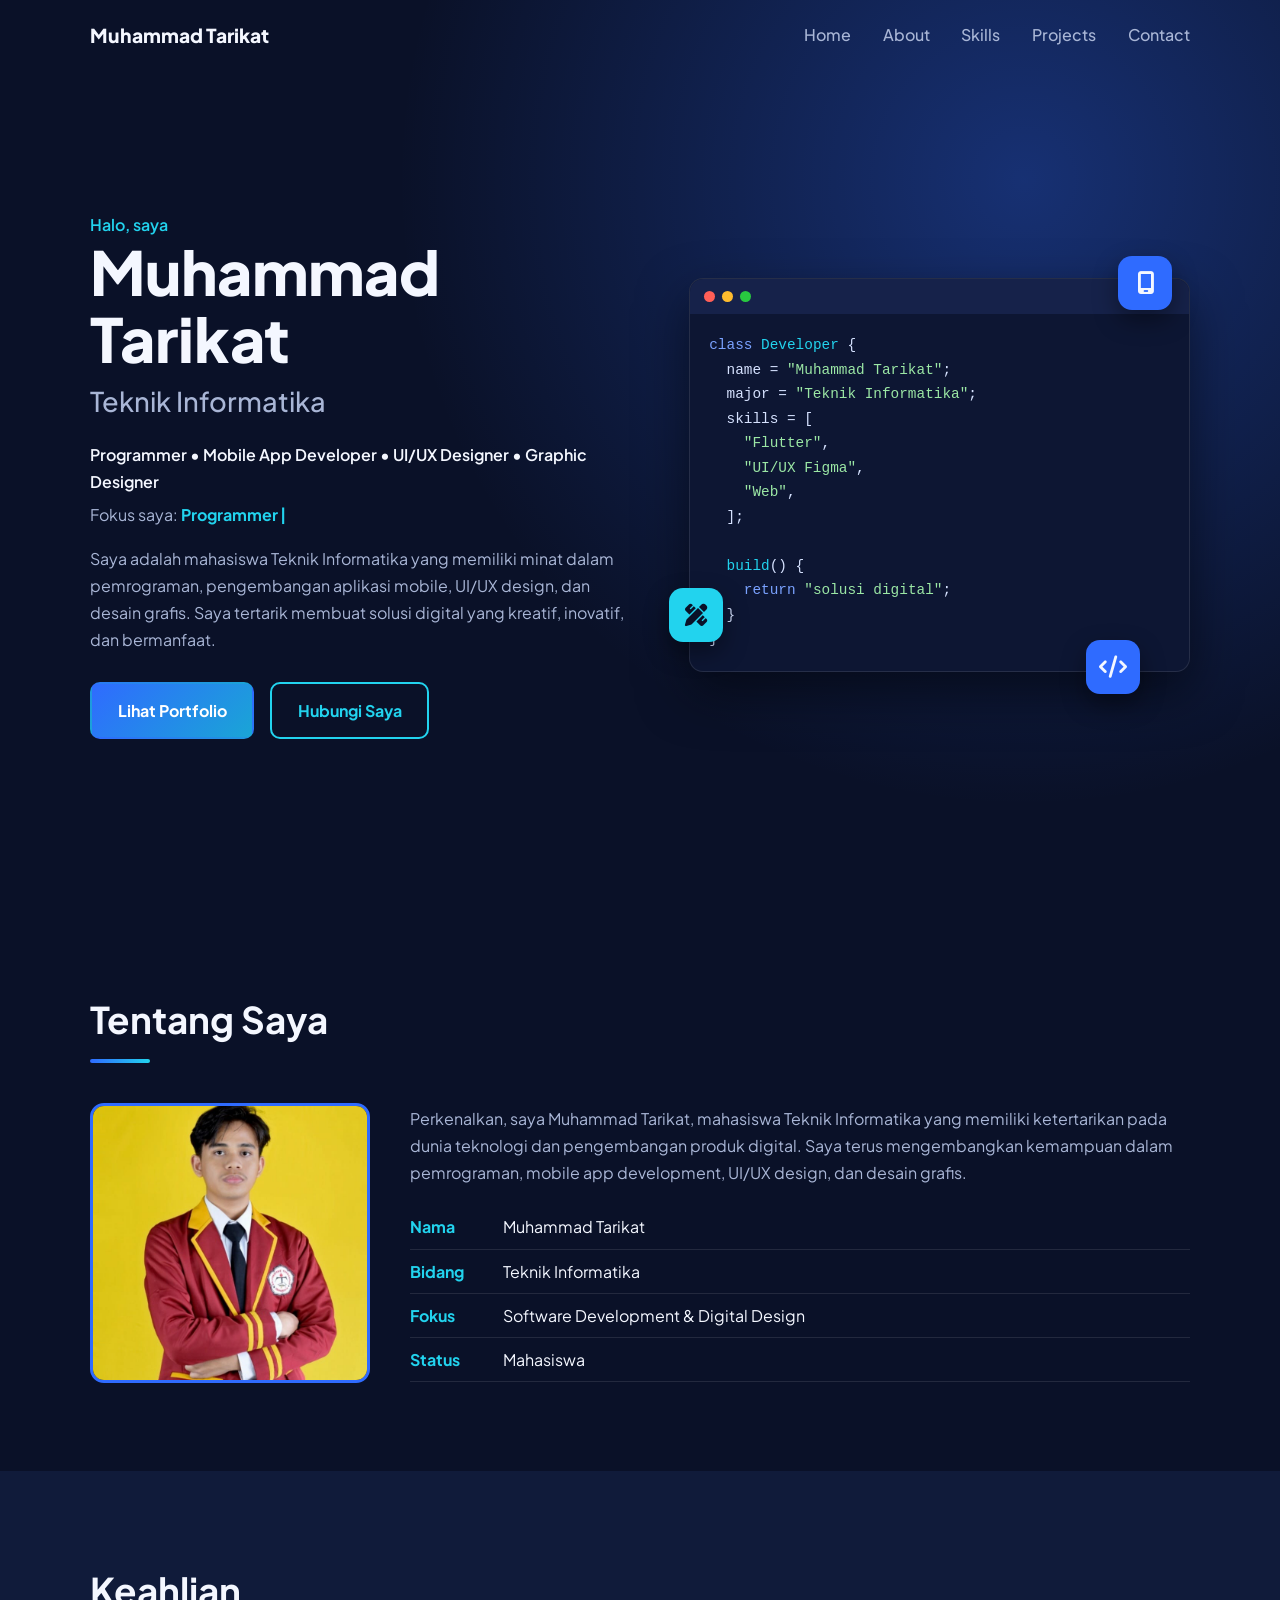
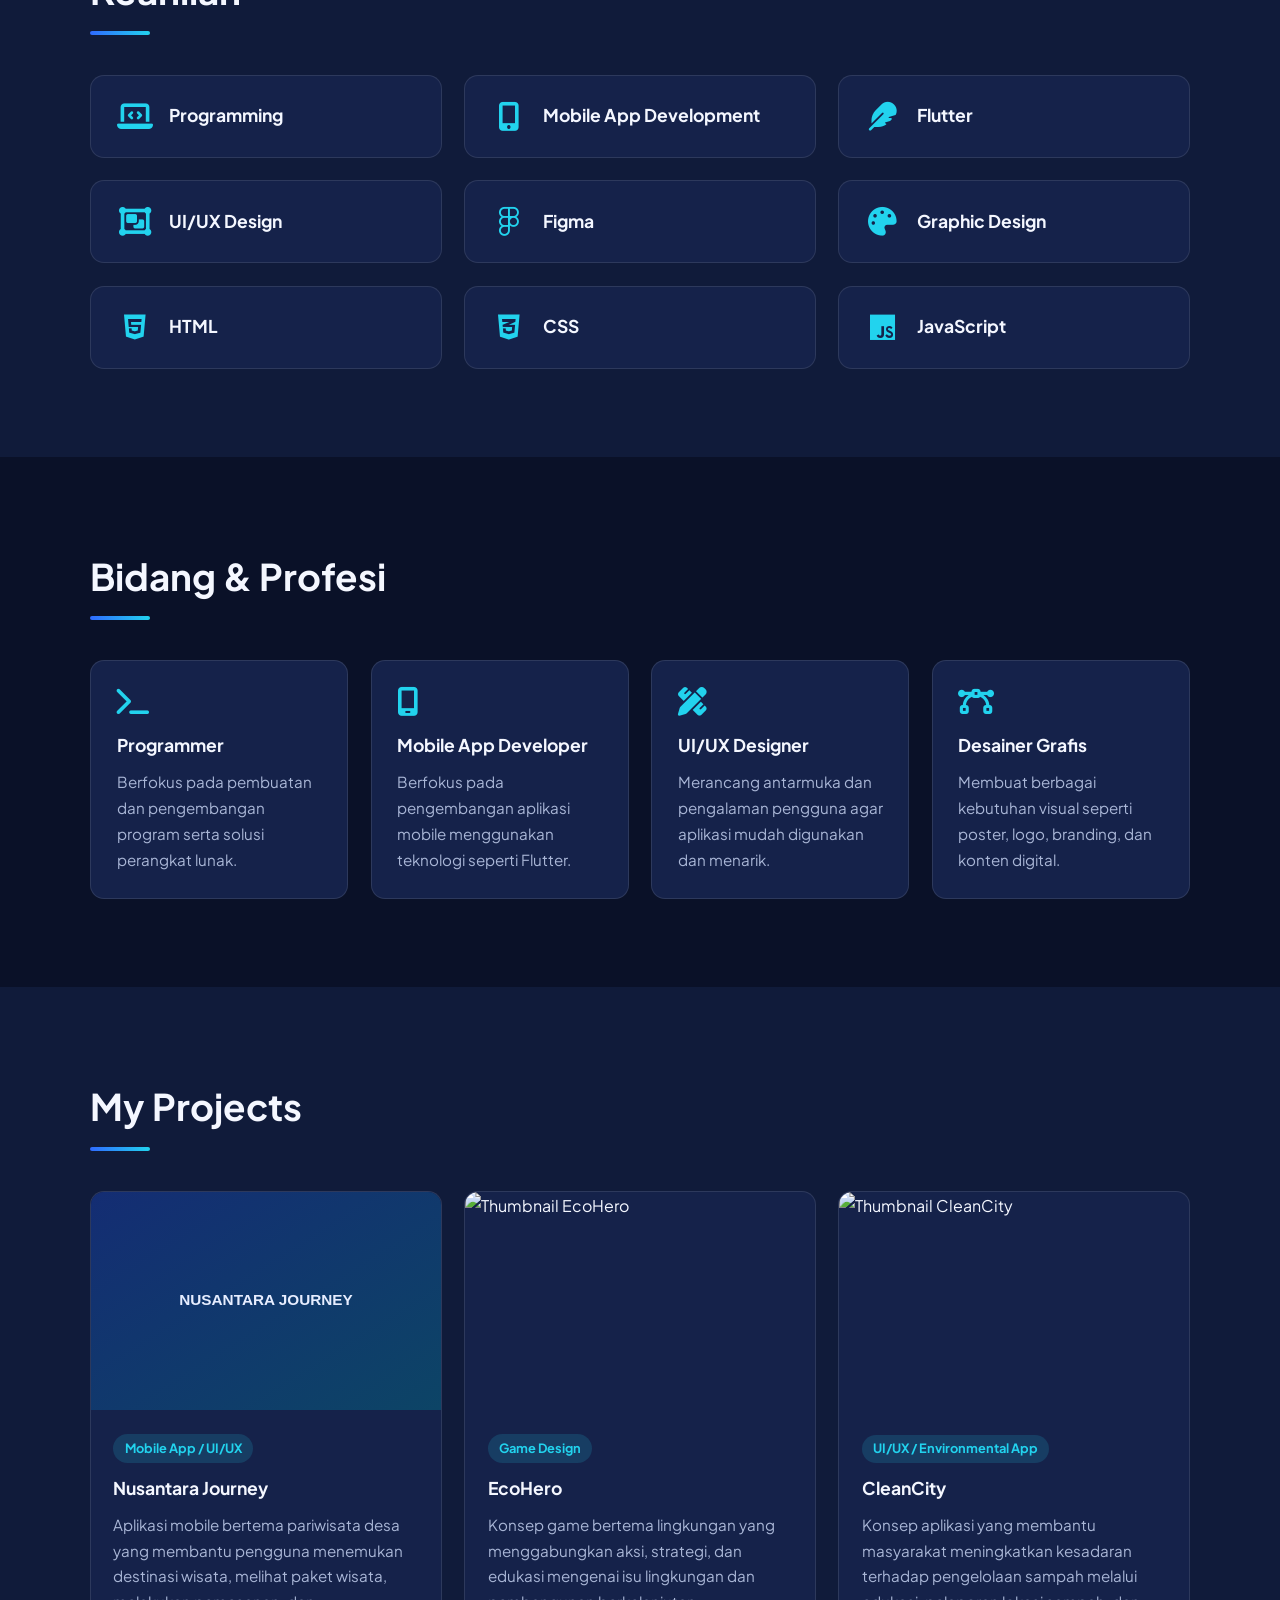
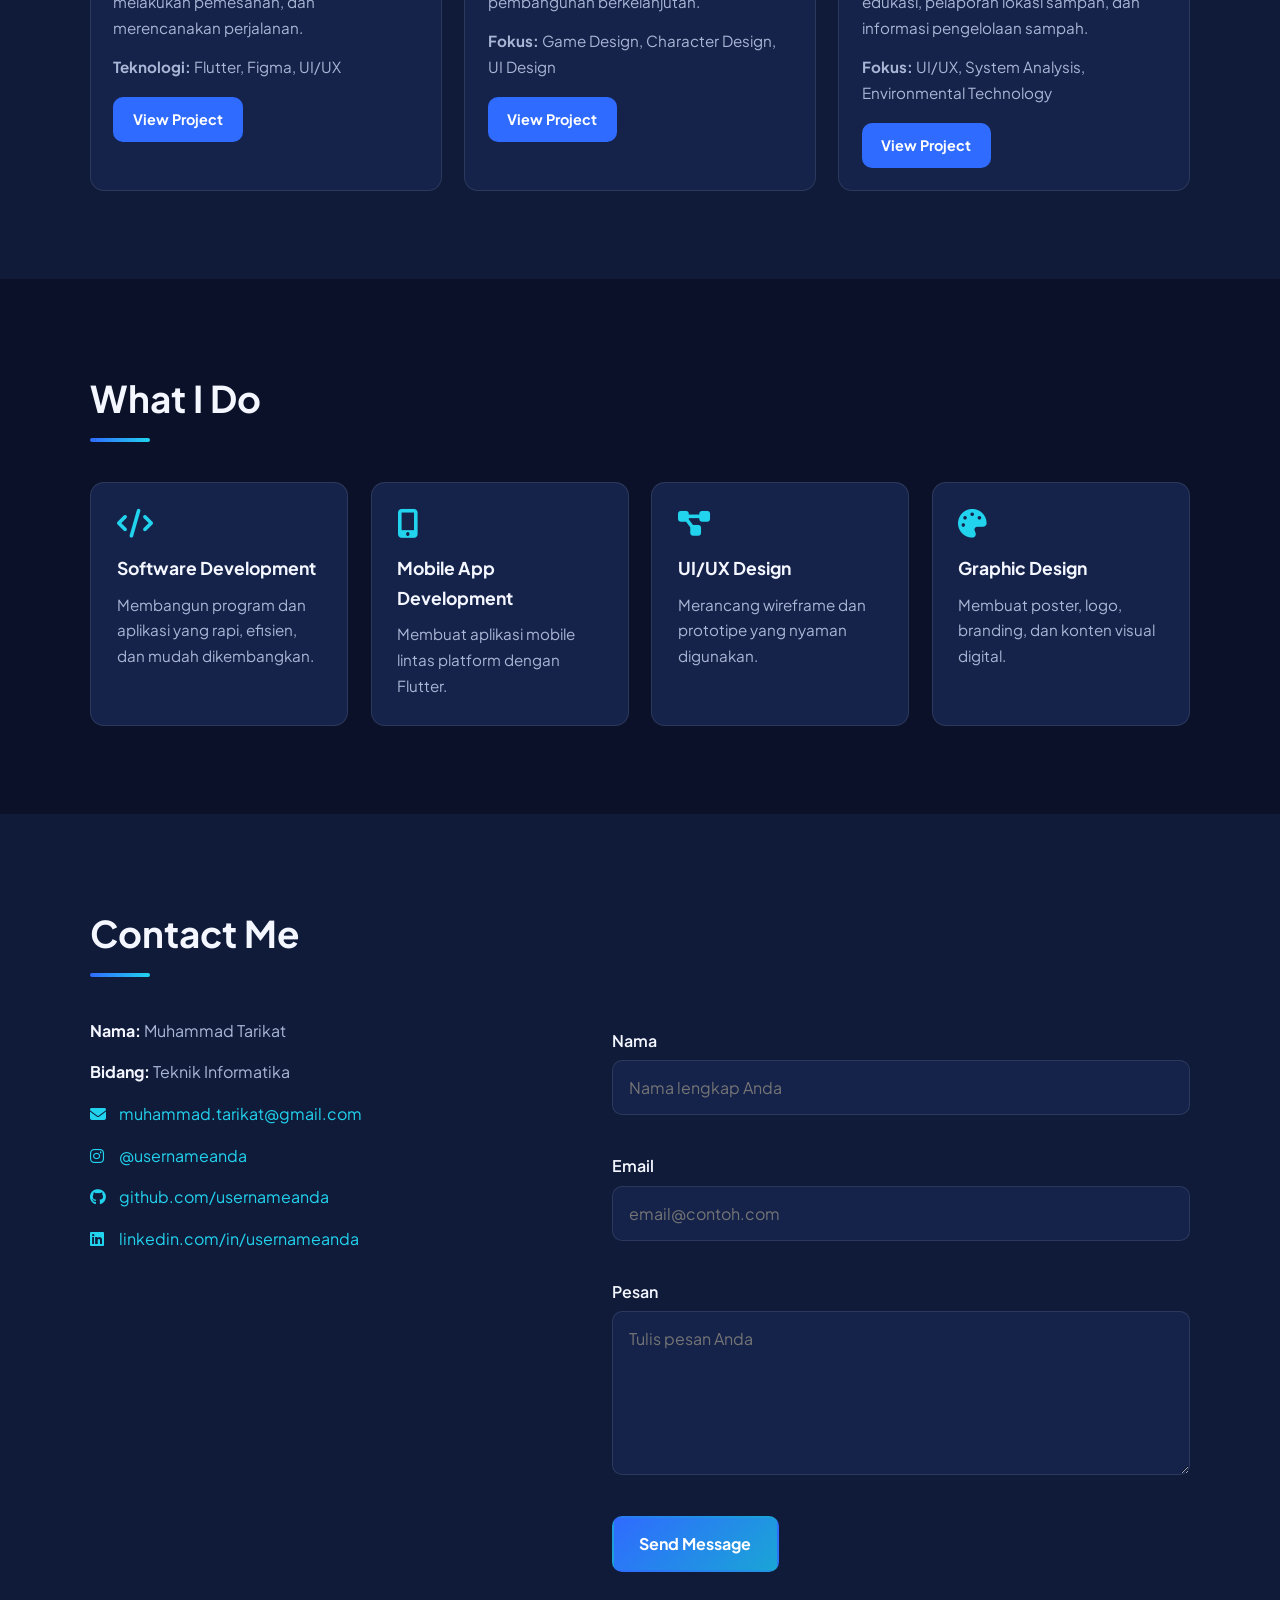
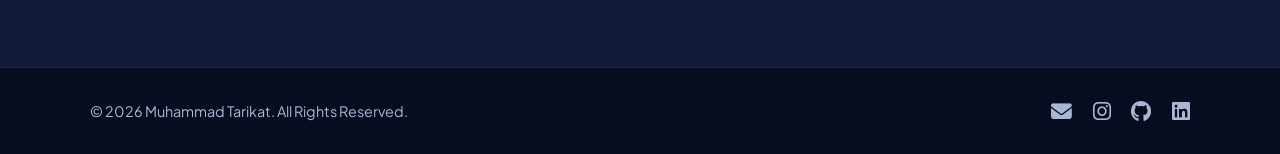
==== commit d130538f: "Add files via upload" ====
--- a/index.html
+++ b/index.html
@@ -6,22 +6,29 @@
   <meta name="description" content="Portfolio Muhammad Tarikat, mahasiswa Teknik Informatika.">
   <title>Muhammad Tarikat | Portfolio</title>
 
-  <!-- Font Google (butuh internet). Jika offline, browser memakai font cadangan. -->
+  <!-- Font Google -->
   <link rel="preconnect" href="https://fonts.googleapis.com">
   <link href="https://fonts.googleapis.com/css2?family=Plus+Jakarta+Sans:wght@400;500;700;800&display=swap" rel="stylesheet">
-  <!-- Icon Font Awesome (CDN, tidak perlu instalasi, butuh internet) -->
+
+  <!-- Font Awesome -->
   <link rel="stylesheet" href="https://cdnjs.cloudflare.com/ajax/libs/font-awesome/6.5.1/css/all.min.css">
+
+  <!-- CSS -->
   <link rel="stylesheet" href="css/style.css">
 </head>
+
 <body>
 
   <!-- ============ NAVBAR ============ -->
   <header class="navbar" id="navbar">
     <div class="container nav-inner">
+
       <a href="#home" class="logo">Muhammad Tarikat</a>
+
       <button class="menu-btn" id="menuBtn" aria-label="Buka menu" aria-expanded="false">
         <i class="fa-solid fa-bars"></i>
       </button>
+
       <nav class="nav-links" id="navLinks">
         <a href="#home">Home</a>
         <a href="#about">About</a>
@@ -29,31 +36,65 @@
         <a href="#projects">Projects</a>
         <a href="#contact">Contact</a>
       </nav>
+
     </div>
   </header>
 
+
   <main>
+
     <!-- ============ HERO / HOME ============ -->
     <section class="hero" id="home">
+
       <div class="container hero-grid">
+
         <div class="hero-text">
+
           <p class="hero-hello">Halo, saya</p>
+
           <h1>Muhammad Tarikat</h1>
+
           <h2 class="hero-major">Teknik Informatika</h2>
-          <!-- Teks di dalam <span id="typing"> diganti otomatis oleh js/script.js (typing animation) -->
-          <p class="hero-roles">Programmer • Mobile App Developer • UI/UX Designer • Graphic Designer</p>
-          <p class="hero-typing">Fokus saya: <span id="typing" class="typing"></span></p>
-          <p class="hero-desc">Saya adalah mahasiswa Teknik Informatika yang memiliki minat dalam pemrograman, pengembangan aplikasi mobile, UI/UX design, dan desain grafis. Saya tertarik membuat solusi digital yang kreatif, inovatif, dan bermanfaat.</p>
+
+          <p class="hero-roles">
+            Programmer • Mobile App Developer • UI/UX Designer • Graphic Designer
+          </p>
+
+          <p class="hero-typing">
+            Fokus saya:
+            <span id="typing" class="typing"></span>
+          </p>
+
+          <p class="hero-desc">
+            Saya adalah mahasiswa Teknik Informatika yang memiliki minat dalam
+            pemrograman, pengembangan aplikasi mobile, UI/UX design, dan desain grafis.
+            Saya tertarik membuat solusi digital yang kreatif, inovatif, dan bermanfaat.
+          </p>
+
           <div class="hero-buttons">
-            <a href="#projects" class="btn btn-primary">Lihat Portfolio</a>
-            <a href="#contact" class="btn btn-outline">Hubungi Saya</a>
-          </div>
-        </div>
-
-        <!-- Visual bertema teknologi: jendela kode + ikon melayang -->
+            <a href="#projects" class="btn btn-primary">
+              Lihat Portfolio
+            </a>
+
+            <a href="#contact" class="btn btn-outline">
+              Hubungi Saya
+            </a>
+          </div>
+
+        </div>
+
+
+        <!-- Visual Hero -->
         <div class="hero-visual" aria-hidden="true">
+
           <div class="code-window">
-            <div class="code-bar"><span></span><span></span><span></span></div>
+
+            <div class="code-bar">
+              <span></span>
+              <span></span>
+              <span></span>
+            </div>
+
 <pre><code><span class="c-k">class</span> <span class="c-f">Developer</span> {
   name = <span class="c-s">"Muhammad Tarikat"</span>;
   major = <span class="c-s">"Teknik Informatika"</span>;
@@ -62,179 +103,571 @@
     <span class="c-s">"UI/UX Figma"</span>,
     <span class="c-s">"Web"</span>,
   ];
+
   <span class="c-f">build</span>() {
     <span class="c-k">return</span> <span class="c-s">"solusi digital"</span>;
   }
 }</code></pre>
-          </div>
-          <div class="float-icon f1"><i class="fa-solid fa-mobile-screen"></i></div>
-          <div class="float-icon f2"><i class="fa-solid fa-pen-ruler"></i></div>
-          <div class="float-icon f3"><i class="fa-solid fa-code"></i></div>
-        </div>
-      </div>
+
+          </div>
+
+          <div class="float-icon f1">
+            <i class="fa-solid fa-mobile-screen"></i>
+          </div>
+
+          <div class="float-icon f2">
+            <i class="fa-solid fa-pen-ruler"></i>
+          </div>
+
+          <div class="float-icon f3">
+            <i class="fa-solid fa-code"></i>
+          </div>
+
+        </div>
+
+      </div>
+
     </section>
+
 
     <!-- ============ ABOUT ============ -->
     <section class="section" id="about">
+
       <div class="container">
-        <h2 class="section-title reveal">Tentang Saya</h2>
-        <div class="about-grid reveal">
-          <!-- GANTI FOTO PROFIL: ubah src di bawah dengan foto Anda, misalnya assets/images/foto-saya.jpg -->
-          <img src="assets/images/Foto_tarikat.jpg" alt="Foto profil Muhammad Tarikat" class="about-photo">
+
+        <h2 class="section-title reveal">
+          Tentang Saya
+        </h2>
+
+        <!-- reveal DIHAPUS agar foto tidak bergantung pada JavaScript -->
+        <div class="about-grid">
+
+          <img
+            src="assets/images/Foto_tarikat.jpg"
+            alt="Foto profil Muhammad Tarikat"
+            class="about-photo"
+          >
+
           <div>
-            <p>Perkenalkan, saya Muhammad Tarikat, mahasiswa Teknik Informatika yang memiliki ketertarikan pada dunia teknologi dan pengembangan produk digital. Saya terus mengembangkan kemampuan dalam pemrograman, mobile app development, UI/UX design, dan desain grafis.</p>
+
+            <p>
+              Perkenalkan, saya Muhammad Tarikat, mahasiswa Teknik Informatika
+              yang memiliki ketertarikan pada dunia teknologi dan pengembangan
+              produk digital. Saya terus mengembangkan kemampuan dalam pemrograman,
+              mobile app development, UI/UX design, dan desain grafis.
+            </p>
+
             <ul class="info-list">
-              <li><strong>Nama</strong> Muhammad Tarikat</li>
-              <li><strong>Bidang</strong> Teknik Informatika</li>
-              <li><strong>Fokus</strong> Software Development &amp; Digital Design</li>
-              <li><strong>Status</strong> Mahasiswa</li>
+
+              <li>
+                <strong>Nama</strong>
+                Muhammad Tarikat
+              </li>
+
+              <li>
+                <strong>Bidang</strong>
+                Teknik Informatika
+              </li>
+
+              <li>
+                <strong>Fokus</strong>
+                Software Development &amp; Digital Design
+              </li>
+
+              <li>
+                <strong>Status</strong>
+                Mahasiswa
+              </li>
+
             </ul>
-          </div>
-        </div>
-      </div>
+
+          </div>
+
+        </div>
+
+      </div>
+
     </section>
+
 
     <!-- ============ SKILLS ============ -->
     <section class="section alt" id="skills">
+
       <div class="container">
-        <h2 class="section-title reveal">Keahlian</h2>
+
+        <h2 class="section-title reveal">
+          Keahlian
+        </h2>
+
         <div class="grid grid-3">
-          <div class="card skill reveal"><i class="fa-solid fa-laptop-code"></i><h3>Programming</h3></div>
-          <div class="card skill reveal"><i class="fa-solid fa-mobile-screen-button"></i><h3>Mobile App Development</h3></div>
-          <div class="card skill reveal"><i class="fa-solid fa-feather"></i><h3>Flutter</h3></div>
-          <div class="card skill reveal"><i class="fa-solid fa-object-group"></i><h3>UI/UX Design</h3></div>
-          <div class="card skill reveal"><i class="fa-brands fa-figma"></i><h3>Figma</h3></div>
-          <div class="card skill reveal"><i class="fa-solid fa-palette"></i><h3>Graphic Design</h3></div>
-          <div class="card skill reveal"><i class="fa-brands fa-html5"></i><h3>HTML</h3></div>
-          <div class="card skill reveal"><i class="fa-brands fa-css3-alt"></i><h3>CSS</h3></div>
-          <div class="card skill reveal"><i class="fa-brands fa-js"></i><h3>JavaScript</h3></div>
-        </div>
-      </div>
+
+          <div class="card skill reveal">
+            <i class="fa-solid fa-laptop-code"></i>
+            <h3>Programming</h3>
+          </div>
+
+          <div class="card skill reveal">
+            <i class="fa-solid fa-mobile-screen-button"></i>
+            <h3>Mobile App Development</h3>
+          </div>
+
+          <div class="card skill reveal">
+            <i class="fa-solid fa-feather"></i>
+            <h3>Flutter</h3>
+          </div>
+
+          <div class="card skill reveal">
+            <i class="fa-solid fa-object-group"></i>
+            <h3>UI/UX Design</h3>
+          </div>
+
+          <div class="card skill reveal">
+            <i class="fa-brands fa-figma"></i>
+            <h3>Figma</h3>
+          </div>
+
+          <div class="card skill reveal">
+            <i class="fa-solid fa-palette"></i>
+            <h3>Graphic Design</h3>
+          </div>
+
+          <div class="card skill reveal">
+            <i class="fa-brands fa-html5"></i>
+            <h3>HTML</h3>
+          </div>
+
+          <div class="card skill reveal">
+            <i class="fa-brands fa-css3-alt"></i>
+            <h3>CSS</h3>
+          </div>
+
+          <div class="card skill reveal">
+            <i class="fa-brands fa-js"></i>
+            <h3>JavaScript</h3>
+          </div>
+
+        </div>
+
+      </div>
+
     </section>
+
 
     <!-- ============ PROFESSION ============ -->
     <section class="section" id="profession">
+
       <div class="container">
-        <h2 class="section-title reveal">Bidang &amp; Profesi</h2>
+
+        <h2 class="section-title reveal">
+          Bidang &amp; Profesi
+        </h2>
+
         <div class="grid grid-4">
-          <div class="card reveal"><i class="fa-solid fa-terminal card-icon"></i><h3>Programmer</h3><p>Berfokus pada pembuatan dan pengembangan program serta solusi perangkat lunak.</p></div>
-          <div class="card reveal"><i class="fa-solid fa-mobile-screen card-icon"></i><h3>Mobile App Developer</h3><p>Berfokus pada pengembangan aplikasi mobile menggunakan teknologi seperti Flutter.</p></div>
-          <div class="card reveal"><i class="fa-solid fa-pen-ruler card-icon"></i><h3>UI/UX Designer</h3><p>Merancang antarmuka dan pengalaman pengguna agar aplikasi mudah digunakan dan menarik.</p></div>
-          <div class="card reveal"><i class="fa-solid fa-bezier-curve card-icon"></i><h3>Desainer Grafis</h3><p>Membuat berbagai kebutuhan visual seperti poster, logo, branding, dan konten digital.</p></div>
-        </div>
-      </div>
+
+          <div class="card reveal">
+            <i class="fa-solid fa-terminal card-icon"></i>
+            <h3>Programmer</h3>
+            <p>
+              Berfokus pada pembuatan dan pengembangan program serta solusi perangkat lunak.
+            </p>
+          </div>
+
+          <div class="card reveal">
+            <i class="fa-solid fa-mobile-screen card-icon"></i>
+            <h3>Mobile App Developer</h3>
+            <p>
+              Berfokus pada pengembangan aplikasi mobile menggunakan teknologi seperti Flutter.
+            </p>
+          </div>
+
+          <div class="card reveal">
+            <i class="fa-solid fa-pen-ruler card-icon"></i>
+            <h3>UI/UX Designer</h3>
+            <p>
+              Merancang antarmuka dan pengalaman pengguna agar aplikasi mudah digunakan dan menarik.
+            </p>
+          </div>
+
+          <div class="card reveal">
+            <i class="fa-solid fa-bezier-curve card-icon"></i>
+            <h3>Desainer Grafis</h3>
+            <p>
+              Membuat berbagai kebutuhan visual seperti poster, logo, branding, dan konten digital.
+            </p>
+          </div>
+
+        </div>
+
+      </div>
+
     </section>
+
 
     <!-- ============ PROJECTS ============ -->
     <section class="section alt" id="projects">
+
       <div class="container">
-        <h2 class="section-title reveal">My Projects</h2>
+
+        <h2 class="section-title reveal">
+          My Projects
+        </h2>
+
         <div class="grid grid-3">
 
-          <!-- PROJECT 1. GANTI GAMBAR: ubah src. GANTI LINK: ubah href tombol View Project. -->
+
+          <!-- PROJECT 1 -->
           <article class="card project reveal">
-            <img src="assets/images/project-nusantara-journey.svg" alt="Thumbnail Nusantara Journey">
+
+            <img
+              src="assets/images/project-nusantara-journey.svg"
+              alt="Thumbnail Nusantara Journey"
+            >
+
             <div class="project-body">
-              <span class="tag">Mobile App / UI/UX</span>
-              <h3>Nusantara Journey</h3>
-              <p>Aplikasi mobile bertema pariwisata desa yang membantu pengguna menemukan destinasi wisata, melihat paket wisata, melakukan pemesanan, dan merencanakan perjalanan.</p>
-              <p class="tech"><strong>Teknologi:</strong> Flutter, Figma, UI/UX</p>
-              <a href="#" class="btn btn-small">View Project</a>
+
+              <span class="tag">
+                Mobile App / UI/UX
+              </span>
+
+              <h3>
+                Nusantara Journey
+              </h3>
+
+              <p>
+                Aplikasi mobile bertema pariwisata desa yang membantu pengguna
+                menemukan destinasi wisata, melihat paket wisata, melakukan
+                pemesanan, dan merencanakan perjalanan.
+              </p>
+
+              <p class="tech">
+                <strong>Teknologi:</strong>
+                Flutter, Figma, UI/UX
+              </p>
+
+              <a href="#" class="btn btn-small">
+                View Project
+              </a>
+
             </div>
+
           </article>
+
 
           <!-- PROJECT 2 -->
           <article class="card project reveal">
-            <img src="assets/images/project-ecohero.svg" alt="Thumbnail EcoHero">
+
+            <img
+              src="assets/images/project-echohero.svg"
+              alt="Thumbnail EcoHero"
+            >
+
             <div class="project-body">
-              <span class="tag">Game Design</span>
-              <h3>EcoHero</h3>
-              <p>Konsep game bertema lingkungan yang menggabungkan aksi, strategi, dan edukasi mengenai isu lingkungan dan pembangunan berkelanjutan.</p>
-              <p class="tech"><strong>Fokus:</strong> Game Design, Character Design, UI Design</p>
-              <a href="#" class="btn btn-small">View Project</a>
+
+              <span class="tag">
+                Game Design
+              </span>
+
+              <h3>
+                EcoHero
+              </h3>
+
+              <p>
+                Konsep game bertema lingkungan yang menggabungkan aksi,
+                strategi, dan edukasi mengenai isu lingkungan dan pembangunan
+                berkelanjutan.
+              </p>
+
+              <p class="tech">
+                <strong>Fokus:</strong>
+                Game Design, Character Design, UI Design
+              </p>
+
+              <a href="#" class="btn btn-small">
+                View Project
+              </a>
+
             </div>
+
           </article>
+
 
           <!-- PROJECT 3 -->
           <article class="card project reveal">
-            <img src="assets/images/project-cleancity.svg" alt="Thumbnail CleanCity">
+
+            <img
+              src="assets/images/project-cleanacity.svg"
+              alt="Thumbnail CleanCity"
+            >
+
             <div class="project-body">
-              <span class="tag">UI/UX / Environmental App</span>
-              <h3>CleanCity</h3>
-              <p>Konsep aplikasi yang membantu masyarakat meningkatkan kesadaran terhadap pengelolaan sampah melalui edukasi, pelaporan lokasi sampah, dan informasi pengelolaan sampah.</p>
-              <p class="tech"><strong>Fokus:</strong> UI/UX, System Analysis, Environmental Technology</p>
-              <a href="#" class="btn btn-small">View Project</a>
+
+              <span class="tag">
+                UI/UX / Environmental App
+              </span>
+
+              <h3>
+                CleanCity
+              </h3>
+
+              <p>
+                Konsep aplikasi yang membantu masyarakat meningkatkan
+                kesadaran terhadap pengelolaan sampah melalui edukasi,
+                pelaporan lokasi sampah, dan informasi pengelolaan sampah.
+              </p>
+
+              <p class="tech">
+                <strong>Fokus:</strong>
+                UI/UX, System Analysis, Environmental Technology
+              </p>
+
+              <a href="#" class="btn btn-small">
+                View Project
+              </a>
+
             </div>
+
           </article>
 
-          <!-- Untuk menambah project baru: salin satu blok <article> di atas lalu ubah isinya. -->
-        </div>
-      </div>
+        </div>
+
+      </div>
+
     </section>
+
 
     <!-- ============ SERVICES ============ -->
     <section class="section" id="services">
+
       <div class="container">
-        <h2 class="section-title reveal">What I Do</h2>
+
+        <h2 class="section-title reveal">
+          What I Do
+        </h2>
+
         <div class="grid grid-4">
-          <div class="card reveal"><i class="fa-solid fa-code card-icon"></i><h3>Software Development</h3><p>Membangun program dan aplikasi yang rapi, efisien, dan mudah dikembangkan.</p></div>
-          <div class="card reveal"><i class="fa-solid fa-mobile-screen-button card-icon"></i><h3>Mobile App Development</h3><p>Membuat aplikasi mobile lintas platform dengan Flutter.</p></div>
-          <div class="card reveal"><i class="fa-solid fa-diagram-project card-icon"></i><h3>UI/UX Design</h3><p>Merancang wireframe dan prototipe yang nyaman digunakan.</p></div>
-          <div class="card reveal"><i class="fa-solid fa-palette card-icon"></i><h3>Graphic Design</h3><p>Membuat poster, logo, branding, dan konten visual digital.</p></div>
-        </div>
-      </div>
+
+          <div class="card reveal">
+            <i class="fa-solid fa-code card-icon"></i>
+            <h3>Software Development</h3>
+            <p>
+              Membangun program dan aplikasi yang rapi, efisien, dan mudah dikembangkan.
+            </p>
+          </div>
+
+          <div class="card reveal">
+            <i class="fa-solid fa-mobile-screen-button card-icon"></i>
+            <h3>Mobile App Development</h3>
+            <p>
+              Membuat aplikasi mobile lintas platform dengan Flutter.
+            </p>
+          </div>
+
+          <div class="card reveal">
+            <i class="fa-solid fa-diagram-project card-icon"></i>
+            <h3>UI/UX Design</h3>
+            <p>
+              Merancang wireframe dan prototipe yang nyaman digunakan.
+            </p>
+          </div>
+
+          <div class="card reveal">
+            <i class="fa-solid fa-palette card-icon"></i>
+            <h3>Graphic Design</h3>
+            <p>
+              Membuat poster, logo, branding, dan konten visual digital.
+            </p>
+          </div>
+
+        </div>
+
+      </div>
+
     </section>
+
 
     <!-- ============ CONTACT ============ -->
     <section class="section alt" id="contact">
+
       <div class="container">
-        <h2 class="section-title reveal">Contact Me</h2>
+
+        <h2 class="section-title reveal">
+          Contact Me
+        </h2>
+
         <div class="contact-grid reveal">
+
           <div class="contact-info">
-            <p><strong>Nama:</strong> Muhammad Tarikat</p>
-            <p><strong>Bidang:</strong> Teknik Informatika</p>
-            <!-- GANTI email dan link social media di bawah dengan milik Anda -->
-            <p><i class="fa-solid fa-envelope"></i> <a href="mailto:muhammad.tarikat@gmail.com">muhammad.tarikat@gmail.com</a></p>
-            <p><i class="fa-brands fa-instagram"></i> <a href="https://instagram.com/usernameanda" target="_blank" rel="noopener">@usernameanda</a></p>
-            <p><i class="fa-brands fa-github"></i> <a href="https://github.com/usernameanda" target="_blank" rel="noopener">github.com/usernameanda</a></p>
-            <p><i class="fa-brands fa-linkedin"></i> <a href="https://linkedin.com/in/usernameanda" target="_blank" rel="noopener">linkedin.com/in/usernameanda</a></p>
-          </div>
-
-          <!-- Form ini hanya divalidasi di browser (belum mengirim email) -->
+
+            <p>
+              <strong>Nama:</strong>
+              Muhammad Tarikat
+            </p>
+
+            <p>
+              <strong>Bidang:</strong>
+              Teknik Informatika
+            </p>
+
+            <p>
+              <i class="fa-solid fa-envelope"></i>
+              <a href="mailto:muhammad.tarikat@gmail.com">
+                muhammad.tarikat@gmail.com
+              </a>
+            </p>
+
+            <p>
+              <i class="fa-brands fa-instagram"></i>
+              <a
+                href="https://instagram.com/usernameanda"
+                target="_blank"
+                rel="noopener"
+              >
+                @usernameanda
+              </a>
+            </p>
+
+            <p>
+              <i class="fa-brands fa-github"></i>
+              <a
+                href="https://github.com/usernameanda"
+                target="_blank"
+                rel="noopener"
+              >
+                github.com/usernameanda
+              </a>
+            </p>
+
+            <p>
+              <i class="fa-brands fa-linkedin"></i>
+              <a
+                href="https://linkedin.com/in/usernameanda"
+                target="_blank"
+                rel="noopener"
+              >
+                linkedin.com/in/usernameanda
+              </a>
+            </p>
+
+          </div>
+
+
+          <!-- Contact Form -->
           <form class="contact-form" id="contactForm" novalidate>
-            <label for="name">Nama</label>
-            <input type="text" id="name" placeholder="Nama lengkap Anda">
+
+            <label for="name">
+              Nama
+            </label>
+
+            <input
+              type="text"
+              id="name"
+              placeholder="Nama lengkap Anda"
+            >
+
             <small class="error" id="nameError"></small>
 
-            <label for="email">Email</label>
-            <input type="email" id="email" placeholder="email@contoh.com">
+
+            <label for="email">
+              Email
+            </label>
+
+            <input
+              type="email"
+              id="email"
+              placeholder="email@contoh.com"
+            >
+
             <small class="error" id="emailError"></small>
 
-            <label for="message">Pesan</label>
-            <textarea id="message" rows="5" placeholder="Tulis pesan Anda"></textarea>
+
+            <label for="message">
+              Pesan
+            </label>
+
+            <textarea
+              id="message"
+              rows="5"
+              placeholder="Tulis pesan Anda"
+            ></textarea>
+
             <small class="error" id="messageError"></small>
 
-            <button type="submit" class="btn btn-primary">Send Message</button>
-            <p class="form-status" id="formStatus" role="status"></p>
+
+            <button type="submit" class="btn btn-primary">
+              Send Message
+            </button>
+
+            <p
+              class="form-status"
+              id="formStatus"
+              role="status"
+            ></p>
+
           </form>
-        </div>
-      </div>
+
+        </div>
+
+      </div>
+
     </section>
+
   </main>
+
 
   <!-- ============ FOOTER ============ -->
   <footer class="footer">
+
     <div class="container footer-inner">
-      <p>&copy; 2026 Muhammad Tarikat. All Rights Reserved.</p>
+
+      <p>
+        &copy; 2026 Muhammad Tarikat. All Rights Reserved.
+      </p>
+
       <div class="socials">
-        <a href="mailto:muhammad.tarikat@gmail.com" aria-label="Email"><i class="fa-solid fa-envelope"></i></a>
-        <a href="https://instagram.com/usernameanda" target="_blank" rel="noopener" aria-label="Instagram"><i class="fa-brands fa-instagram"></i></a>
-        <a href="https://github.com/usernameanda" target="_blank" rel="noopener" aria-label="GitHub"><i class="fa-brands fa-github"></i></a>
-        <a href="https://linkedin.com/in/usernameanda" target="_blank" rel="noopener" aria-label="LinkedIn"><i class="fa-brands fa-linkedin"></i></a>
-      </div>
+
+        <a
+          href="mailto:muhammad.tarikat@gmail.com"
+          aria-label="Email"
+        >
+          <i class="fa-solid fa-envelope"></i>
+        </a>
+
+        <a
+          href="https://instagram.com/usernameanda"
+          target="_blank"
+          rel="noopener"
+          aria-label="Instagram"
+        >
+          <i class="fa-brands fa-instagram"></i>
+        </a>
+
+        <a
+          href="https://github.com/usernameanda"
+          target="_blank"
+          rel="noopener"
+          aria-label="GitHub"
+        >
+          <i class="fa-brands fa-github"></i>
+        </a>
+
+        <a
+          href="https://linkedin.com/in/usernameanda"
+          target="_blank"
+          rel="noopener"
+          aria-label="LinkedIn"
+        >
+          <i class="fa-brands fa-linkedin"></i>
+        </a>
+
+      </div>
+
     </div>
+
   </footer>
 
+
+  <!-- JavaScript -->
   <script src="js/script.js"></script>
+
 </body>
 </html>
